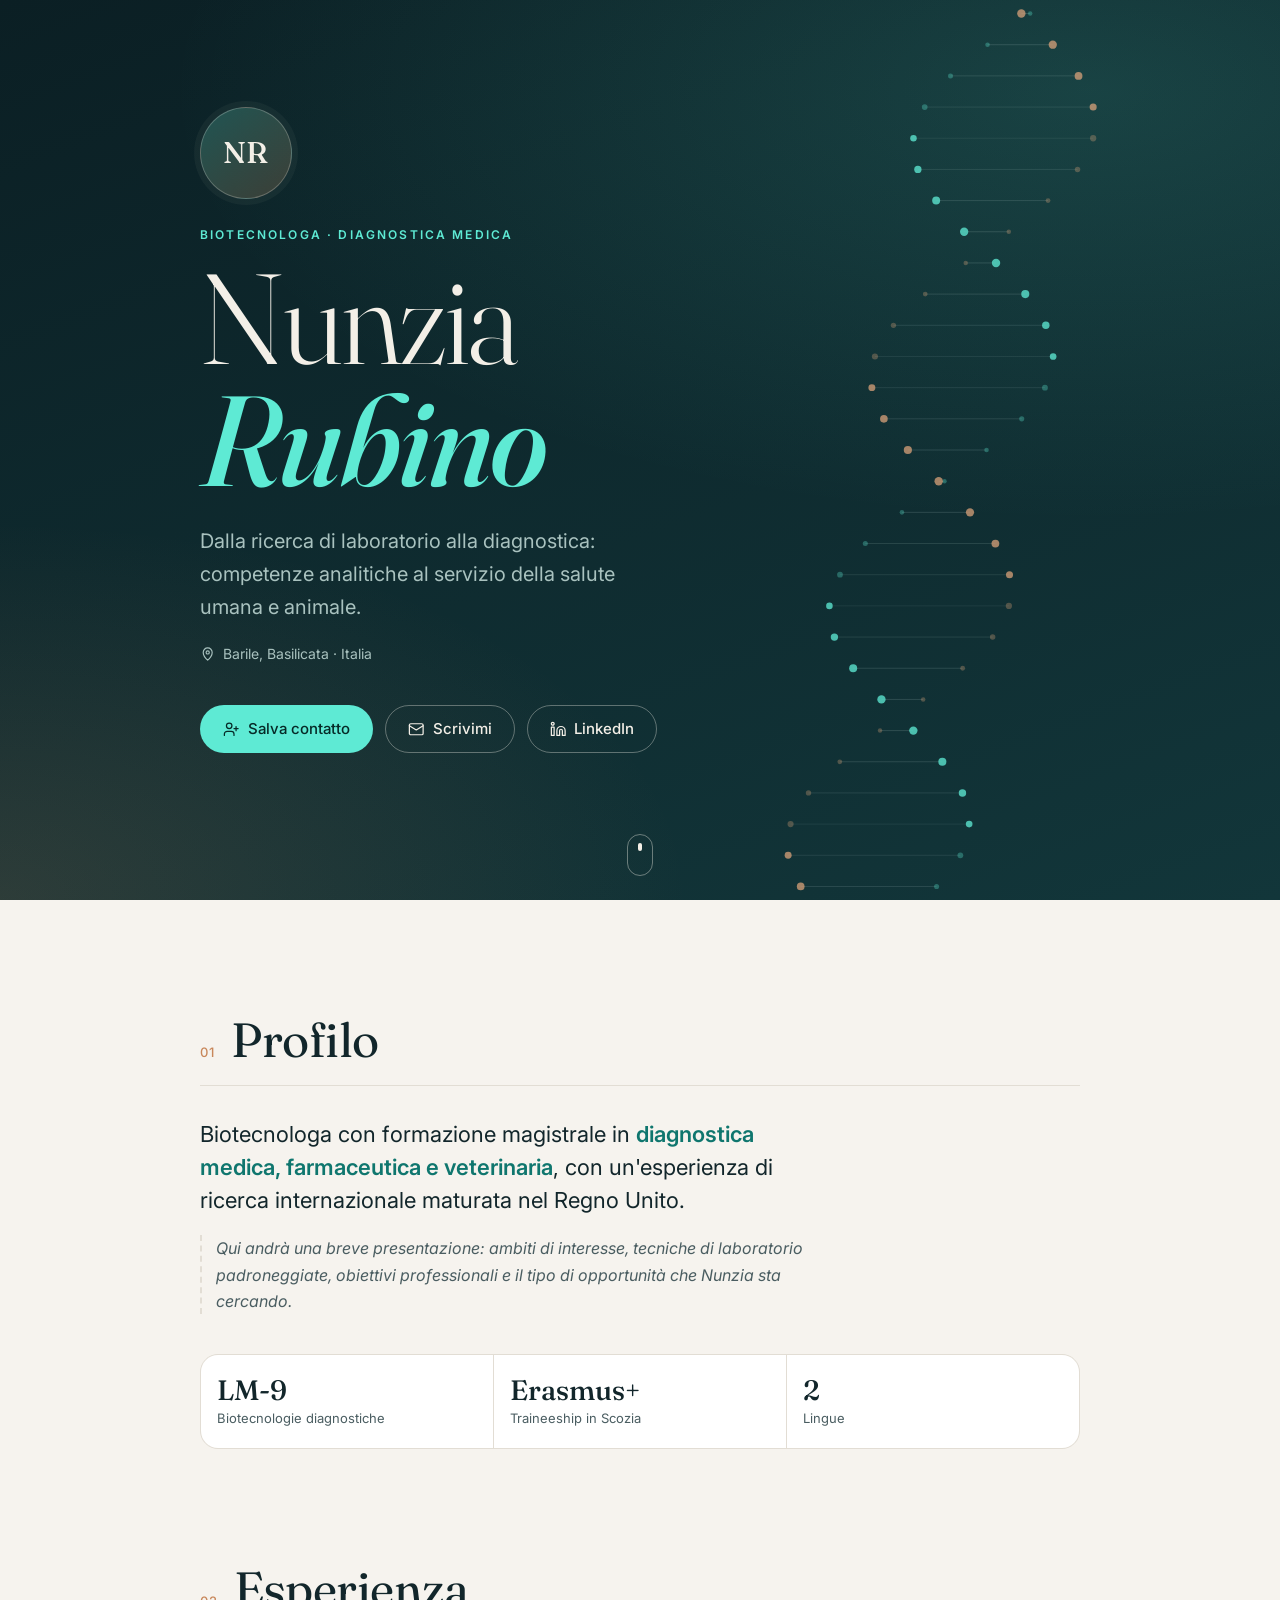
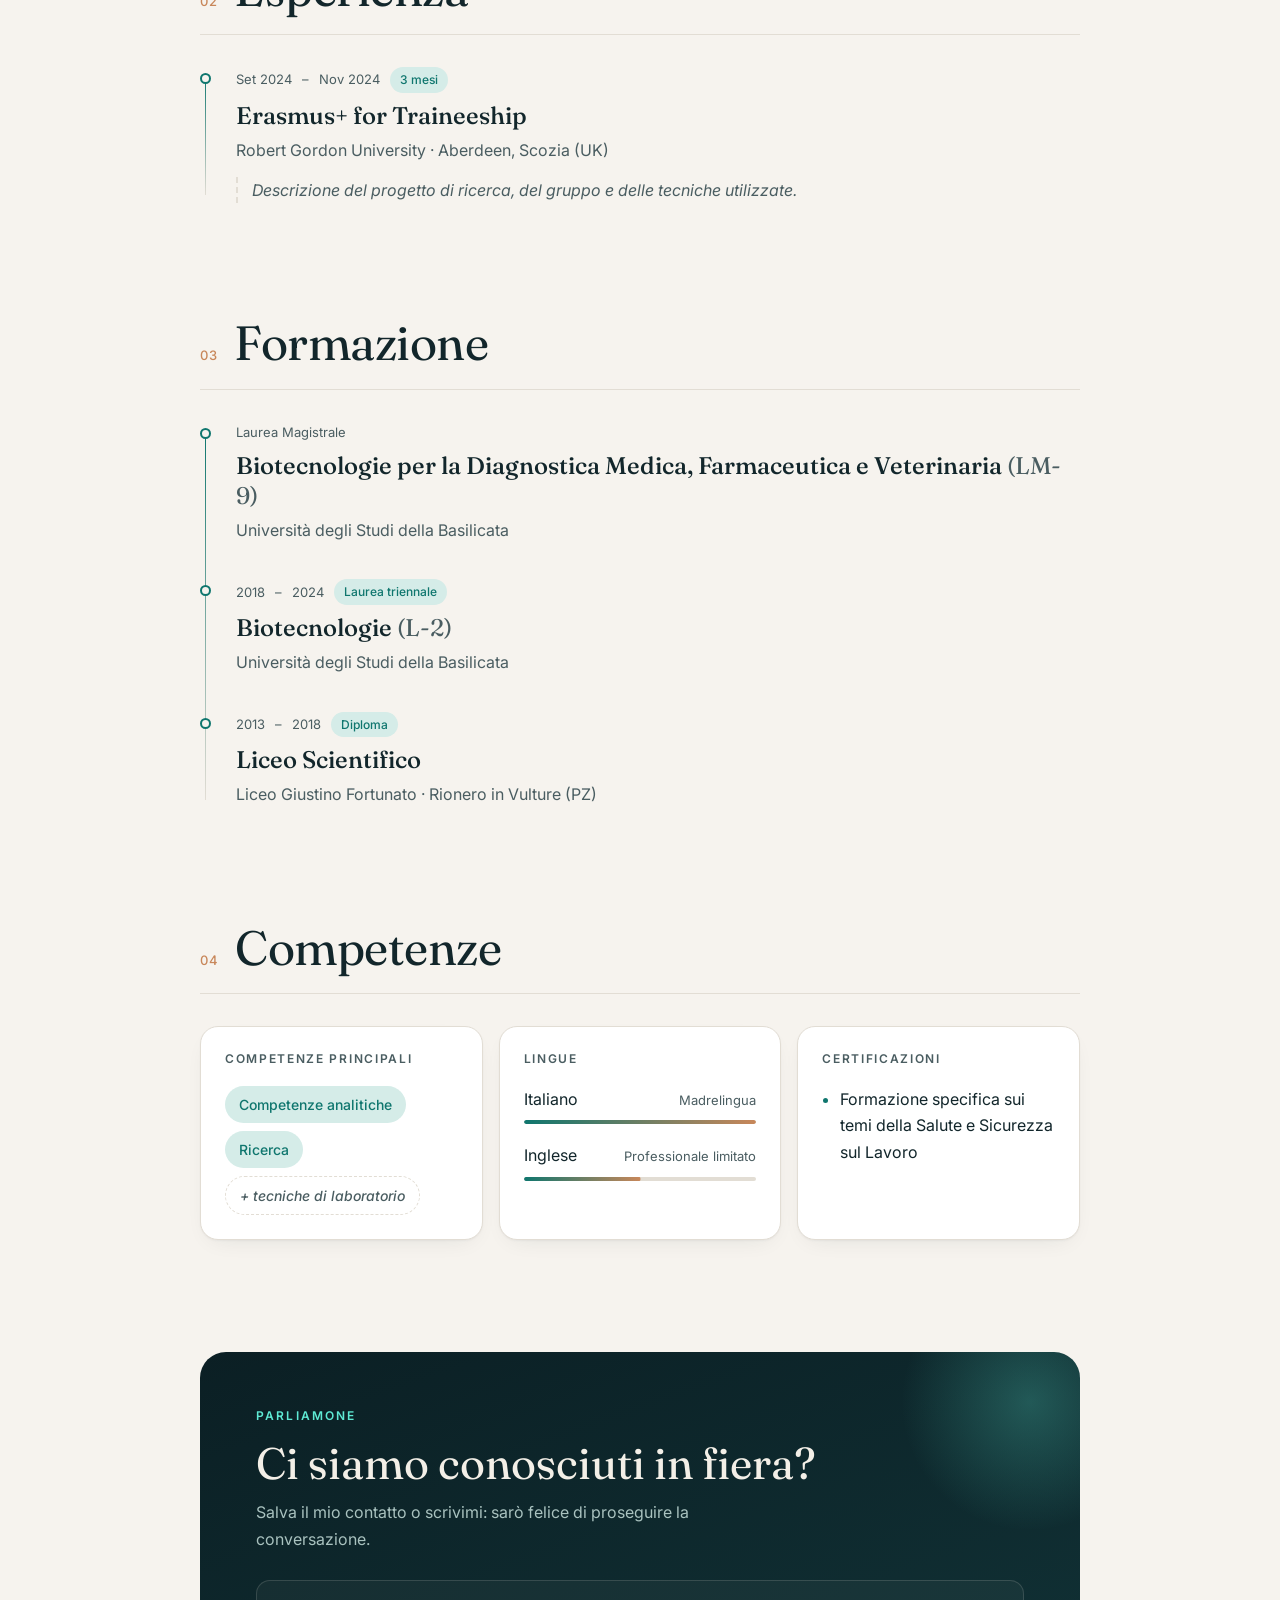
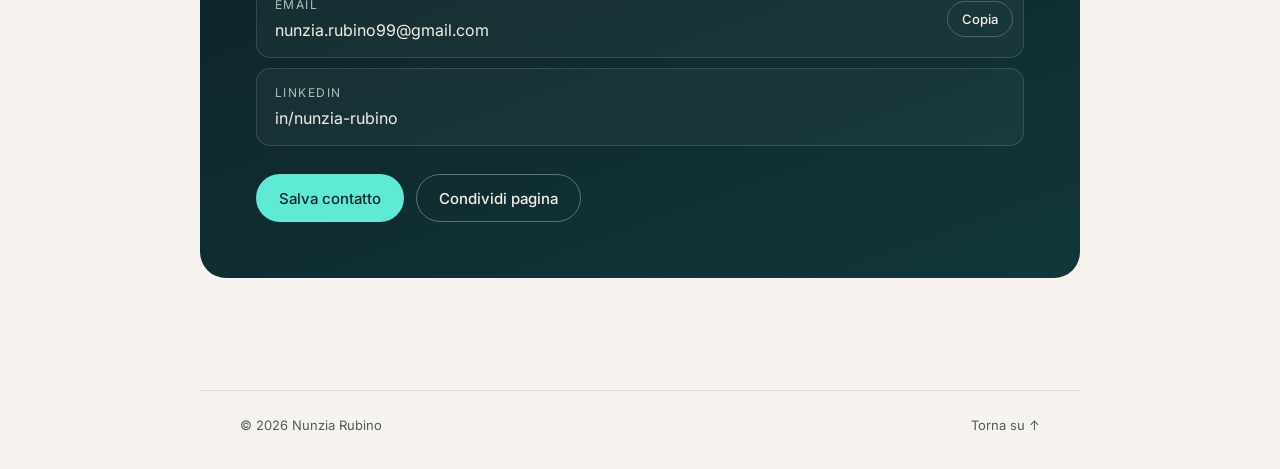
==== index.html @ a49c03af "Pagina vetrina di Nunzia Rubino (scheletro) Landing statica HTML/CSS/JS per il QR del badge in fiera" ====
<!doctype html>
<html lang="it">
<head>
  <meta charset="utf-8">
  <meta name="viewport" content="width=device-width, initial-scale=1, viewport-fit=cover">
  <title>Nunzia Rubino — Biotecnologa</title>
  <meta name="description" content="Nunzia Rubino, biotecnologa specializzata in diagnostica medica, farmaceutica e veterinaria. Ricerca, competenze analitiche e contatti.">
  <meta name="theme-color" content="#0b1f24" media="(prefers-color-scheme: dark)">
  <meta name="theme-color" content="#f6f3ee" media="(prefers-color-scheme: light)">

  <!-- Open Graph: anteprima quando il link viene condiviso -->
  <meta property="og:type" content="profile">
  <meta property="og:title" content="Nunzia Rubino — Biotecnologa">
  <meta property="og:description" content="Biotecnologie per la diagnostica medica, farmaceutica e veterinaria.">
  <meta property="og:locale" content="it_IT">
  <!-- TODO: <meta property="og:image" content="https://.../assets/img/og.jpg"> -->

  <link rel="icon" href="assets/img/favicon.svg" type="image/svg+xml">
  <link rel="preconnect" href="https://fonts.googleapis.com">
  <link rel="preconnect" href="https://fonts.gstatic.com" crossorigin>
  <link href="https://fonts.googleapis.com/css2?family=Fraunces:opsz,wght@9..144,300;9..144,500;9..144,600&family=Inter:wght@400;500;600&display=swap" rel="stylesheet">
  <link rel="stylesheet" href="assets/css/style.css">
</head>
<body>
  <a class="skip-link" href="#contenuto">Vai al contenuto</a>

  <!-- ========== HERO ========== -->
  <header class="hero" id="top">
    <canvas class="hero__helix" aria-hidden="true"></canvas>
    <div class="hero__inner">
      <div class="avatar" aria-hidden="true">
        <!-- TODO: sostituire con <img src="assets/img/nunzia.jpg" alt=""> -->
        <span>NR</span>
      </div>

      <p class="eyebrow reveal">Biotecnologa · Diagnostica medica</p>
      <h1 class="hero__name reveal">Nunzia<br><em>Rubino</em></h1>
      <p class="hero__tagline reveal">
        <!-- TODO: tagline definitiva -->
        Dalla ricerca di laboratorio alla diagnostica: competenze analitiche al servizio della salute umana e animale.
      </p>
      <p class="hero__location reveal">
        <svg viewBox="0 0 24 24" aria-hidden="true"><path d="M12 22s7-6.2 7-12a7 7 0 1 0-14 0c0 5.8 7 12 7 12Z"/><circle cx="12" cy="10" r="2.5"/></svg>
        Barile, Basilicata · Italia
      </p>

      <div class="hero__actions reveal">
        <a class="btn btn--primary" href="assets/nunzia-rubino.vcf" download>
          <svg viewBox="0 0 24 24" aria-hidden="true"><path d="M16 21v-2a4 4 0 0 0-4-4H6a4 4 0 0 0-4 4v2"/><circle cx="9" cy="7" r="4"/><path d="M19 8v6M22 11h-6"/></svg>
          Salva contatto
        </a>
        <a class="btn btn--ghost" href="mailto:nunzia.rubino99@gmail.com">
          <svg viewBox="0 0 24 24" aria-hidden="true"><rect x="2" y="4" width="20" height="16" rx="2"/><path d="m22 7-10 6L2 7"/></svg>
          Scrivimi
        </a>
        <a class="btn btn--ghost" href="https://www.linkedin.com/in/nunzia-rubino-85b947318" target="_blank" rel="noopener">
          <svg viewBox="0 0 24 24" aria-hidden="true"><path d="M16 8a6 6 0 0 1 6 6v7h-4v-7a2 2 0 0 0-4 0v7h-4v-7a6 6 0 0 1 6-6Z"/><rect x="2" y="9" width="4" height="12"/><circle cx="4" cy="4" r="2"/></svg>
          LinkedIn
        </a>
      </div>
    </div>

    <a class="hero__scroll" href="#contenuto" aria-label="Scorri al profilo"><span></span></a>
  </header>

  <main id="contenuto">

    <!-- ========== PROFILO ========== -->
    <section class="section" id="profilo" aria-labelledby="profilo-title">
      <div class="section__head reveal">
        <span class="section__index">01</span>
        <h2 id="profilo-title">Profilo</h2>
      </div>
      <div class="prose reveal">
        <!-- TODO: testo di presentazione definitivo -->
        <p class="lead">
          Biotecnologa con formazione magistrale in <strong>diagnostica medica, farmaceutica e veterinaria</strong>,
          con un'esperienza di ricerca internazionale maturata nel Regno Unito.
        </p>
        <p class="placeholder">
          Qui andrà una breve presentazione: ambiti di interesse, tecniche di laboratorio padroneggiate,
          obiettivi professionali e il tipo di opportunità che Nunzia sta cercando.
        </p>
      </div>

      <ul class="stats reveal" aria-label="In sintesi">
        <li><strong>LM-9</strong><span>Biotecnologie diagnostiche</span></li>
        <li><strong>Erasmus+</strong><span>Traineeship in Scozia</span></li>
        <li><strong>2</strong><span>Lingue</span></li>
      </ul>
    </section>

    <!-- ========== ESPERIENZA ========== -->
    <section class="section" id="esperienza" aria-labelledby="esperienza-title">
      <div class="section__head reveal">
        <span class="section__index">02</span>
        <h2 id="esperienza-title">Esperienza</h2>
      </div>

      <ol class="timeline">
        <li class="timeline__item reveal">
          <div class="timeline__meta">
            <time datetime="2024-09">Set 2024</time> – <time datetime="2024-11">Nov 2024</time>
            <span class="tag">3 mesi</span>
          </div>
          <h3>Erasmus+ for Traineeship</h3>
          <p class="timeline__org">Robert Gordon University · Aberdeen, Scozia (UK)</p>
          <!-- TODO: descrizione attività, laboratorio, tecniche utilizzate -->
          <p class="placeholder">Descrizione del progetto di ricerca, del gruppo e delle tecniche utilizzate.</p>
        </li>
      </ol>
    </section>

    <!-- ========== FORMAZIONE ========== -->
    <section class="section" id="formazione" aria-labelledby="formazione-title">
      <div class="section__head reveal">
        <span class="section__index">03</span>
        <h2 id="formazione-title">Formazione</h2>
      </div>

      <ol class="timeline">
        <li class="timeline__item reveal">
          <div class="timeline__meta">
            <!-- TODO: anni / voto / titolo tesi -->
            <span>Laurea Magistrale</span>
          </div>
          <h3>Biotecnologie per la Diagnostica Medica, Farmaceutica e Veterinaria <span class="muted">(LM-9)</span></h3>
          <p class="timeline__org">Università degli Studi della Basilicata</p>
        </li>
        <li class="timeline__item reveal">
          <div class="timeline__meta">
            <time datetime="2018">2018</time> – <time datetime="2024">2024</time>
            <span class="tag">Laurea triennale</span>
          </div>
          <h3>Biotecnologie <span class="muted">(L-2)</span></h3>
          <p class="timeline__org">Università degli Studi della Basilicata</p>
        </li>
        <li class="timeline__item reveal">
          <div class="timeline__meta">
            <time datetime="2013">2013</time> – <time datetime="2018">2018</time>
            <span class="tag">Diploma</span>
          </div>
          <h3>Liceo Scientifico</h3>
          <p class="timeline__org">Liceo Giustino Fortunato · Rionero in Vulture (PZ)</p>
        </li>
      </ol>
    </section>

    <!-- ========== COMPETENZE ========== -->
    <section class="section" id="competenze" aria-labelledby="competenze-title">
      <div class="section__head reveal">
        <span class="section__index">04</span>
        <h2 id="competenze-title">Competenze</h2>
      </div>

      <div class="cards">
        <article class="card reveal">
          <h3>Competenze principali</h3>
          <ul class="chips">
            <li>Competenze analitiche</li>
            <li>Ricerca</li>
            <!-- TODO: tecniche di laboratorio (es. PCR, colture cellulari, ELISA...) -->
            <li class="chip--placeholder">+ tecniche di laboratorio</li>
          </ul>
        </article>

        <article class="card reveal">
          <h3>Lingue</h3>
          <ul class="langs">
            <li>
              <span>Italiano</span>
              <span class="langs__level">Madrelingua</span>
              <span class="bar" style="--level: 1"></span>
            </li>
            <li>
              <span>Inglese</span>
              <span class="langs__level">Professionale limitato</span>
              <span class="bar" style="--level: .5"></span>
            </li>
          </ul>
        </article>

        <article class="card reveal">
          <h3>Certificazioni</h3>
          <ul class="list">
            <li>Formazione specifica sui temi della Salute e Sicurezza sul Lavoro</li>
          </ul>
        </article>
      </div>
    </section>

    <!-- ========== CONTATTI ========== -->
    <section class="section contact" id="contatti" aria-labelledby="contatti-title">
      <div class="contact__box reveal">
        <p class="eyebrow">Parliamone</p>
        <h2 id="contatti-title">Ci siamo conosciuti in fiera?</h2>
        <p>Salva il mio contatto o scrivimi: sarò felice di proseguire la conversazione.</p>

        <ul class="contact__list">
          <li>
            <a href="mailto:nunzia.rubino99@gmail.com">
              <span class="contact__label">Email</span>
              <span class="contact__value">nunzia.rubino99@gmail.com</span>
            </a>
            <button class="copy" type="button" data-copy="nunzia.rubino99@gmail.com" aria-label="Copia indirizzo email">Copia</button>
          </li>
          <li>
            <a href="https://www.linkedin.com/in/nunzia-rubino-85b947318" target="_blank" rel="noopener">
              <span class="contact__label">LinkedIn</span>
              <span class="contact__value">in/nunzia-rubino</span>
            </a>
          </li>
          <!-- TODO: telefono, CV in PDF -->
        </ul>

        <div class="contact__actions">
          <a class="btn btn--primary" href="assets/nunzia-rubino.vcf" download>Salva contatto</a>
          <button class="btn btn--ghost" type="button" data-share>Condividi pagina</button>
        </div>
      </div>
    </section>
  </main>

  <footer class="footer">
    <p>© <span data-year>2026</span> Nunzia Rubino</p>
    <a href="#top">Torna su ↑</a>
  </footer>

  <div class="toast" role="status" aria-live="polite"></div>

  <script src="assets/js/main.js" defer></script>
</body>
</html>
---- assets/css/style.css ----
/* =========================================================
   Nunzia Rubino — pagina vetrina
   ========================================================= */

:root {
  --bg: #f6f3ee;
  --surface: #ffffff;
  --ink: #12262b;
  --ink-soft: #4a5d61;
  --line: #e2ddd4;
  --accent: #0f766e;
  --accent-ink: #ffffff;
  --accent-soft: #d5ece8;
  --warm: #c8875a;

  /* hero: sempre scuro */
  --hero-bg-1: #0b1f24;
  --hero-bg-2: #12363a;
  --hero-ink: #f3efe7;
  --hero-ink-soft: #a9c2bf;
  --hero-accent: #5eead4;

  --serif: "Fraunces", Georgia, "Times New Roman", serif;
  --sans: "Inter", system-ui, -apple-system, "Segoe UI", Roboto, sans-serif;

  --radius: 18px;
  --gutter: clamp(20px, 5vw, 40px);
  --maxw: 880px;
  --shadow: 0 1px 2px rgb(18 38 43 / .04), 0 8px 24px -12px rgb(18 38 43 / .12);
}

@media (prefers-color-scheme: dark) {
  :root {
    --bg: #0d1a1d;
    --surface: #132428;
    --ink: #ebe7df;
    --ink-soft: #9fb2b0;
    --line: #22383c;
    --accent: #5eead4;
    --accent-ink: #062a27;
    --accent-soft: #143a38;
    --warm: #e0a57c;
    --shadow: 0 1px 2px rgb(0 0 0 / .2), 0 10px 30px -14px rgb(0 0 0 / .6);
  }
}

*, *::before, *::after { box-sizing: border-box; }

html {
  scroll-behavior: smooth;
  -webkit-text-size-adjust: 100%;
}

body {
  margin: 0;
  background: var(--bg);
  color: var(--ink);
  font: 400 16px/1.65 var(--sans);
  -webkit-font-smoothing: antialiased;
  text-rendering: optimizeLegibility;
}

h1, h2, h3 { margin: 0; font-weight: 500; line-height: 1.15; }
p { margin: 0; }
a { color: inherit; }
svg { width: 1.1em; height: 1.1em; flex: none; fill: none; stroke: currentColor; stroke-width: 1.8; stroke-linecap: round; stroke-linejoin: round; }

.skip-link {
  position: absolute; left: 12px; top: -60px; z-index: 10;
  background: var(--accent); color: var(--accent-ink);
  padding: 10px 14px; border-radius: 10px; text-decoration: none;
}
.skip-link:focus { top: 12px; }

:focus-visible { outline: 2px solid var(--accent); outline-offset: 3px; border-radius: 6px; }

.muted { color: var(--ink-soft); font-weight: 400; }

/* segnaposto: contenuti ancora da definire */
.placeholder {
  color: var(--ink-soft);
  font-style: italic;
  border-left: 2px dashed var(--line);
  padding-left: 14px;
}

/* ---------- Bottoni ---------- */
.btn {
  display: inline-flex; align-items: center; justify-content: center; gap: .55em;
  min-height: 48px; padding: 0 22px;
  border-radius: 999px; border: 1px solid transparent;
  font: 500 15px/1 var(--sans); text-decoration: none; cursor: pointer;
  transition: transform .2s ease, background-color .2s ease, border-color .2s ease, color .2s ease;
}
.btn:active { transform: scale(.97); }
.btn--primary { background: var(--accent); color: var(--accent-ink); }
.btn--primary:hover { filter: brightness(1.08); }
.btn--ghost { background: transparent; border-color: currentColor; color: inherit; }
.btn--ghost:hover { background: color-mix(in srgb, currentColor 8%, transparent); }

/* ---------- Hero ---------- */
.hero {
  position: relative;
  min-height: 100svh;
  display: grid; place-items: center;
  padding: calc(env(safe-area-inset-top) + 56px) var(--gutter) 96px;
  background:
    radial-gradient(120% 80% at 85% 10%, rgb(94 234 212 / .14), transparent 60%),
    radial-gradient(90% 70% at 0% 100%, rgb(200 135 90 / .16), transparent 60%),
    linear-gradient(160deg, var(--hero-bg-1), var(--hero-bg-2));
  color: var(--hero-ink);
  overflow: hidden;
  isolation: isolate;
}
.hero__helix {
  position: absolute; inset: 0; width: 100%; height: 100%;
  z-index: -1; opacity: .9;
  -webkit-mask-image: linear-gradient(90deg, transparent 0%, #000 35%, #000 100%);
          mask-image: linear-gradient(90deg, transparent 0%, #000 35%, #000 100%);
}
.hero__inner { width: 100%; max-width: var(--maxw); }

.avatar {
  width: 92px; height: 92px; border-radius: 50%;
  display: grid; place-items: center;
  margin-bottom: 28px;
  background: linear-gradient(140deg, rgb(94 234 212 / .25), rgb(200 135 90 / .25));
  border: 1px solid rgb(243 239 231 / .25);
  box-shadow: 0 0 0 6px rgb(243 239 231 / .04);
  font: 500 30px/1 var(--serif); letter-spacing: .02em;
  overflow: hidden;
}
.avatar img { width: 100%; height: 100%; object-fit: cover; }

.eyebrow {
  font: 600 12px/1.4 var(--sans);
  text-transform: uppercase; letter-spacing: .18em;
  color: var(--accent);
  margin-bottom: 14px;
}
.hero .eyebrow { color: var(--hero-accent); }

.hero__name {
  font-family: var(--serif);
  font-weight: 300;
  font-size: clamp(56px, 15vw, 128px);
  line-height: .95;
  letter-spacing: -.02em;
  font-variation-settings: "opsz" 144;
}
.hero__name em { font-style: italic; font-weight: 500; color: var(--hero-accent); }

.hero__tagline {
  margin-top: 24px; max-width: 34ch;
  font-size: clamp(17px, 2.4vw, 20px);
  color: var(--hero-ink-soft);
}
.hero__location {
  display: inline-flex; align-items: center; gap: 8px;
  margin-top: 18px; font-size: 14px; color: var(--hero-ink-soft);
}

.hero__actions { display: flex; flex-wrap: wrap; gap: 12px; margin-top: 36px; }
.hero .btn--primary { background: var(--hero-accent); color: #062a27; }
.hero .btn--ghost { border-color: rgb(243 239 231 / .35); }

.hero__scroll {
  position: absolute; bottom: calc(env(safe-area-inset-bottom) + 24px); left: 50%;
  translate: -50% 0;
  width: 26px; height: 42px; border-radius: 14px;
  border: 1.5px solid rgb(243 239 231 / .4);
}
.hero__scroll span {
  position: absolute; left: 50%; top: 8px; width: 4px; height: 8px; margin-left: -2px;
  border-radius: 2px; background: var(--hero-ink);
  animation: scroll-dot 1.8s ease-in-out infinite;
}
@keyframes scroll-dot {
  0% { opacity: 0; transform: translateY(0); }
  30% { opacity: 1; }
  100% { opacity: 0; transform: translateY(14px); }
}

/* ---------- Sezioni ---------- */
main { padding: 0 var(--gutter); }

.section {
  max-width: var(--maxw);
  margin: 0 auto;
  padding: clamp(64px, 12vw, 112px) 0 0;
}

.section__head {
  display: flex; align-items: baseline; gap: 16px;
  padding-bottom: 18px; margin-bottom: 32px;
  border-bottom: 1px solid var(--line);
}
.section__index { font: 500 13px/1 var(--sans); color: var(--warm); letter-spacing: .08em; }
.section__head h2 {
  font-family: var(--serif); font-weight: 400;
  font-size: clamp(32px, 6vw, 48px); letter-spacing: -.01em;
}

.prose { display: grid; gap: 18px; max-width: 62ch; }
.lead { font-size: clamp(19px, 2.6vw, 22px); line-height: 1.5; }
.lead strong { font-weight: 600; color: var(--accent); }

.stats {
  list-style: none; margin: 40px 0 0; padding: 0;
  display: grid; grid-template-columns: repeat(3, 1fr); gap: 1px;
  background: var(--line); border: 1px solid var(--line);
  border-radius: var(--radius); overflow: hidden;
}
.stats li { background: var(--surface); padding: 20px 16px; display: grid; gap: 4px; }
.stats strong { font: 500 clamp(20px, 4vw, 28px)/1.1 var(--serif); }
.stats span { font-size: 13px; color: var(--ink-soft); line-height: 1.35; }

/* ---------- Timeline ---------- */
.timeline { list-style: none; margin: 0; padding: 0; position: relative; }
.timeline::before {
  content: ""; position: absolute; left: 5px; top: 8px; bottom: 8px; width: 1px;
  background: linear-gradient(var(--accent), var(--line));
}
.timeline__item { position: relative; padding: 0 0 36px 36px; }
.timeline__item:last-child { padding-bottom: 0; }
.timeline__item::before {
  content: ""; position: absolute; left: 0; top: 6px;
  width: 11px; height: 11px; border-radius: 50%;
  background: var(--bg); border: 2px solid var(--accent);
}
.timeline__meta {
  display: flex; flex-wrap: wrap; align-items: center; gap: 6px 10px;
  font-size: 13px; color: var(--ink-soft); margin-bottom: 8px;
}
.timeline__item h3 { font: 500 clamp(20px, 3.2vw, 24px)/1.25 var(--serif); }
.timeline__org { margin-top: 6px; color: var(--ink-soft); }
.timeline__item .placeholder { margin-top: 14px; }

.tag {
  display: inline-block; padding: 3px 10px; border-radius: 999px;
  background: var(--accent-soft); color: var(--accent);
  font-size: 12px; font-weight: 500;
}

/* ---------- Card competenze ---------- */
.cards { display: grid; gap: 16px; grid-template-columns: repeat(auto-fit, minmax(240px, 1fr)); }
.card {
  background: var(--surface); border: 1px solid var(--line);
  border-radius: var(--radius); padding: 24px;
  box-shadow: var(--shadow);
}
.card h3 {
  font: 600 12px/1.4 var(--sans); text-transform: uppercase; letter-spacing: .14em;
  color: var(--ink-soft); margin-bottom: 18px;
}

.chips { list-style: none; margin: 0; padding: 0; display: flex; flex-wrap: wrap; gap: 8px; }
.chips li {
  padding: 7px 14px; border-radius: 999px;
  background: var(--accent-soft); color: var(--accent); font-size: 14px; font-weight: 500;
}
.chips .chip--placeholder { background: transparent; border: 1px dashed var(--line); color: var(--ink-soft); font-style: italic; }

.langs { list-style: none; margin: 0; padding: 0; display: grid; gap: 18px; }
.langs li { display: grid; grid-template-columns: 1fr auto; gap: 8px 12px; align-items: baseline; }
.langs__level { font-size: 13px; color: var(--ink-soft); }
.bar {
  grid-column: 1 / -1; height: 4px; border-radius: 4px; background: var(--line); position: relative; overflow: hidden;
}
.bar::after {
  content: ""; position: absolute; inset: 0; border-radius: inherit;
  background: linear-gradient(90deg, var(--accent), var(--warm));
  transform-origin: left; transform: scaleX(var(--level, 0));
  transition: transform 1.2s cubic-bezier(.2, .7, .2, 1) .2s;
}
.reveal:not(.is-visible) .bar::after { transform: scaleX(0); }

.list { margin: 0; padding-left: 18px; }
.list li::marker { color: var(--accent); }

/* ---------- Contatti ---------- */
.contact { padding-bottom: clamp(64px, 12vw, 112px); }
.contact__box {
  background: linear-gradient(160deg, var(--hero-bg-1), var(--hero-bg-2));
  color: var(--hero-ink);
  border-radius: calc(var(--radius) + 8px);
  padding: clamp(28px, 6vw, 56px);
  position: relative; overflow: hidden;
}
.contact__box::after {
  content: ""; position: absolute; right: -80px; top: -80px; width: 260px; height: 260px; border-radius: 50%;
  background: radial-gradient(rgb(94 234 212 / .25), transparent 70%);
  pointer-events: none;
}
.contact__box .eyebrow { color: var(--hero-accent); }
.contact__box h2 { font: 400 clamp(30px, 6vw, 44px)/1.1 var(--serif); margin-bottom: 12px; }
.contact__box > p { color: var(--hero-ink-soft); max-width: 46ch; }

.contact__list { list-style: none; margin: 28px 0; padding: 0; display: grid; gap: 10px; }
.contact__list li {
  display: flex; align-items: center; gap: 10px;
  border: 1px solid rgb(243 239 231 / .14); border-radius: 14px;
  background: rgb(243 239 231 / .04);
}
.contact__list a { flex: 1; min-width: 0; display: grid; gap: 2px; padding: 14px 18px; text-decoration: none; }
.contact__label { font-size: 12px; letter-spacing: .12em; text-transform: uppercase; color: var(--hero-ink-soft); }
.contact__value { overflow: hidden; text-overflow: ellipsis; white-space: nowrap; }
.copy {
  margin-right: 10px; padding: 8px 14px; min-height: 36px;
  border-radius: 999px; border: 1px solid rgb(243 239 231 / .25);
  background: transparent; color: var(--hero-ink); font: 500 13px/1 var(--sans); cursor: pointer;
}
.copy:hover { background: rgb(243 239 231 / .08); }

.contact__actions { display: flex; flex-wrap: wrap; gap: 12px; }
.contact__box .btn--primary { background: var(--hero-accent); color: #062a27; }
.contact__box .btn--ghost { border-color: rgb(243 239 231 / .35); }

/* ---------- Footer ---------- */
.footer {
  max-width: var(--maxw); margin: 0 auto;
  padding: 24px var(--gutter) calc(env(safe-area-inset-bottom) + 32px);
  display: flex; justify-content: space-between; gap: 16px;
  font-size: 13px; color: var(--ink-soft);
  border-top: 1px solid var(--line);
}
.footer a { text-decoration: none; }
.footer a:hover { color: var(--accent); }

/* ---------- Toast ---------- */
.toast {
  position: fixed; left: 50%; bottom: calc(env(safe-area-inset-bottom) + 24px); z-index: 20;
  translate: -50% 20px; opacity: 0; pointer-events: none;
  padding: 12px 18px; border-radius: 999px;
  background: var(--ink); color: var(--bg); font-size: 14px;
  transition: opacity .25s ease, translate .25s ease;
}
.toast.is-shown { opacity: 1; translate: -50% 0; }

/* ---------- Animazioni di ingresso ---------- */
.js .reveal { opacity: 0; transform: translateY(18px); transition: opacity .8s ease, transform .8s cubic-bezier(.2, .7, .2, 1); }
.js .reveal.is-visible { opacity: 1; transform: none; }
.hero .reveal:nth-child(3) { transition-delay: .08s; }
.hero .reveal:nth-child(4) { transition-delay: .16s; }
.hero .reveal:nth-child(5) { transition-delay: .24s; }
.hero .reveal:nth-child(6) { transition-delay: .32s; }

@media (prefers-reduced-motion: reduce) {
  html { scroll-behavior: auto; }
  .js .reveal { opacity: 1; transform: none; transition: none; }
  .hero__scroll span { animation: none; }
  .bar::after { transition: none; }
}

/* ---------- Responsive ---------- */
@media (max-width: 520px) {
  .hero { place-items: end start; }
  .hero__helix { opacity: .4; }
  .hero__actions .btn { flex: 1 1 100%; }
  .hero__actions .btn--ghost { flex: 1 1 calc(50% - 6px); }
  .stats { grid-template-columns: 1fr 1fr; }
  .stats li:first-child { grid-column: 1 / -1; }
  .contact__actions .btn { flex: 1 1 100%; }
}

@media print {
  .hero { min-height: auto; background: none; color: #000; }
  .hero__helix, .hero__scroll, .hero__actions, .contact__actions, .copy, .toast { display: none; }
  .js .reveal { opacity: 1; transform: none; }
}
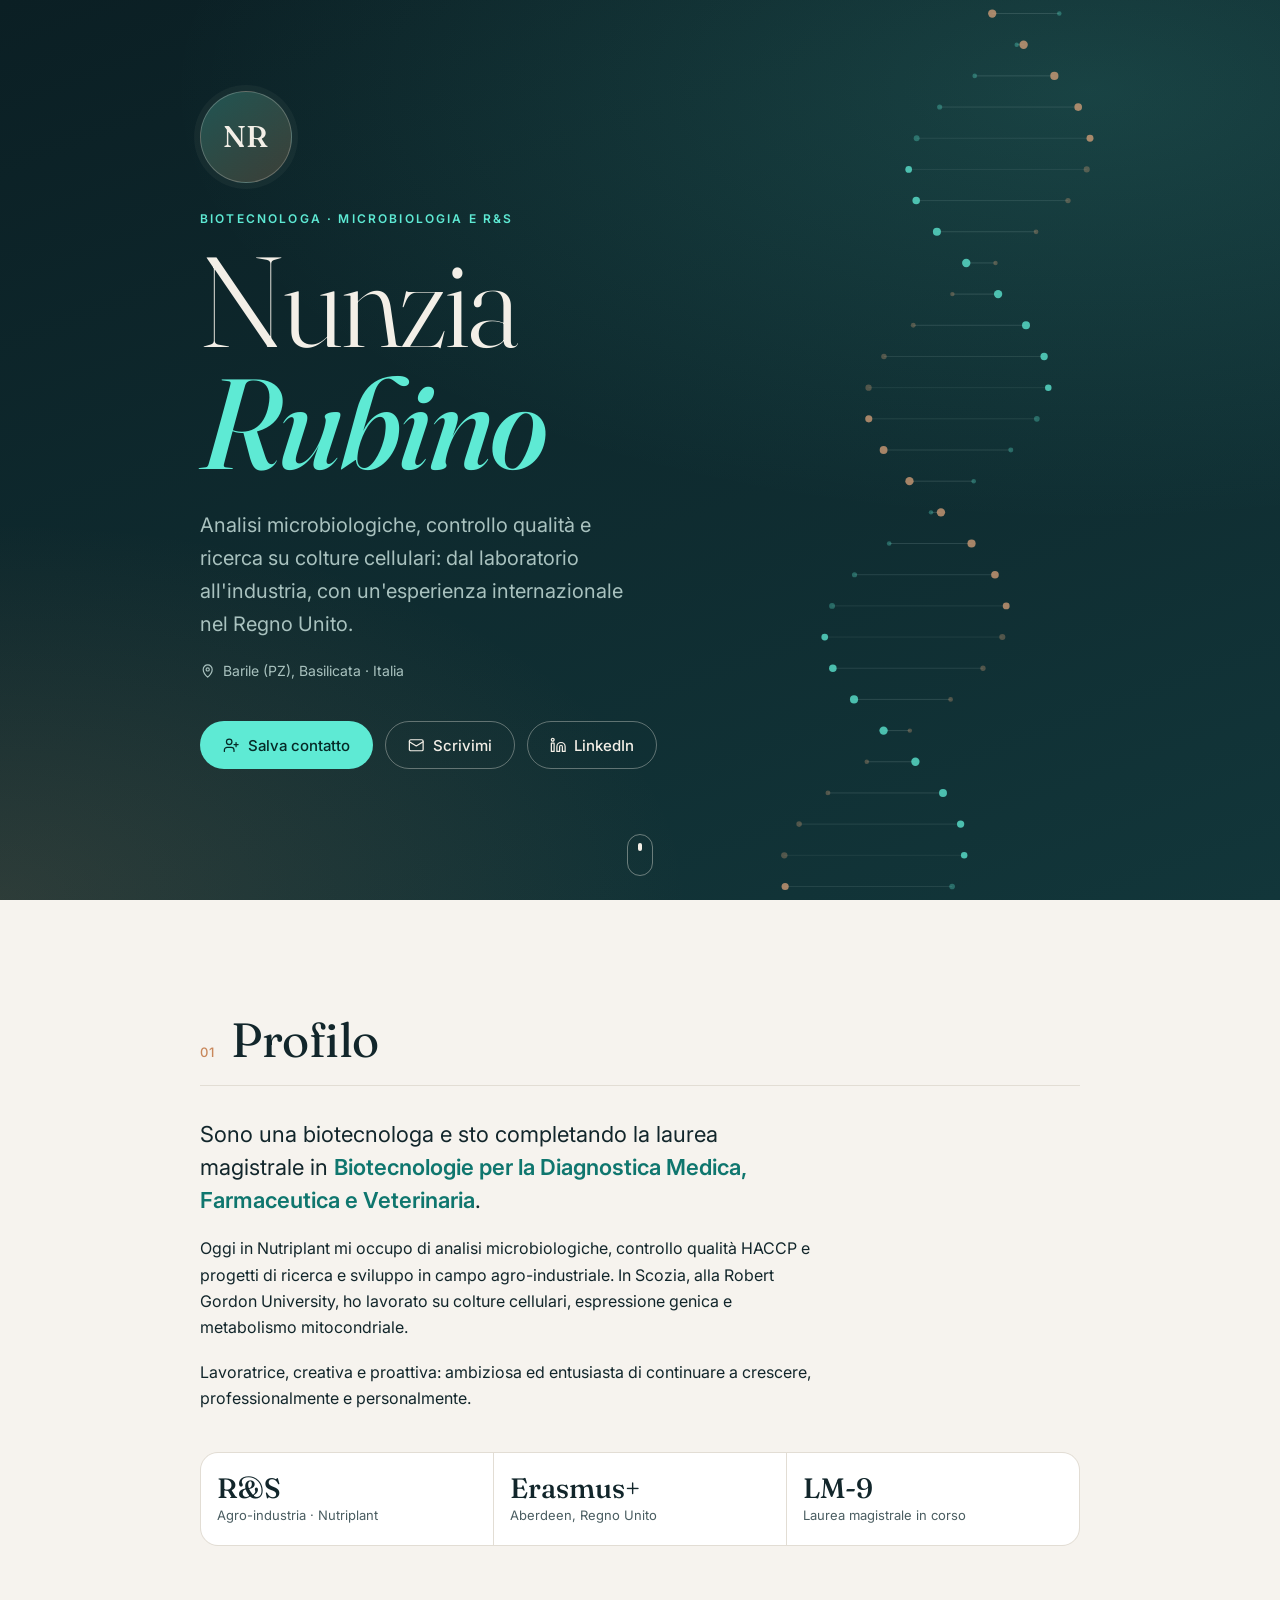
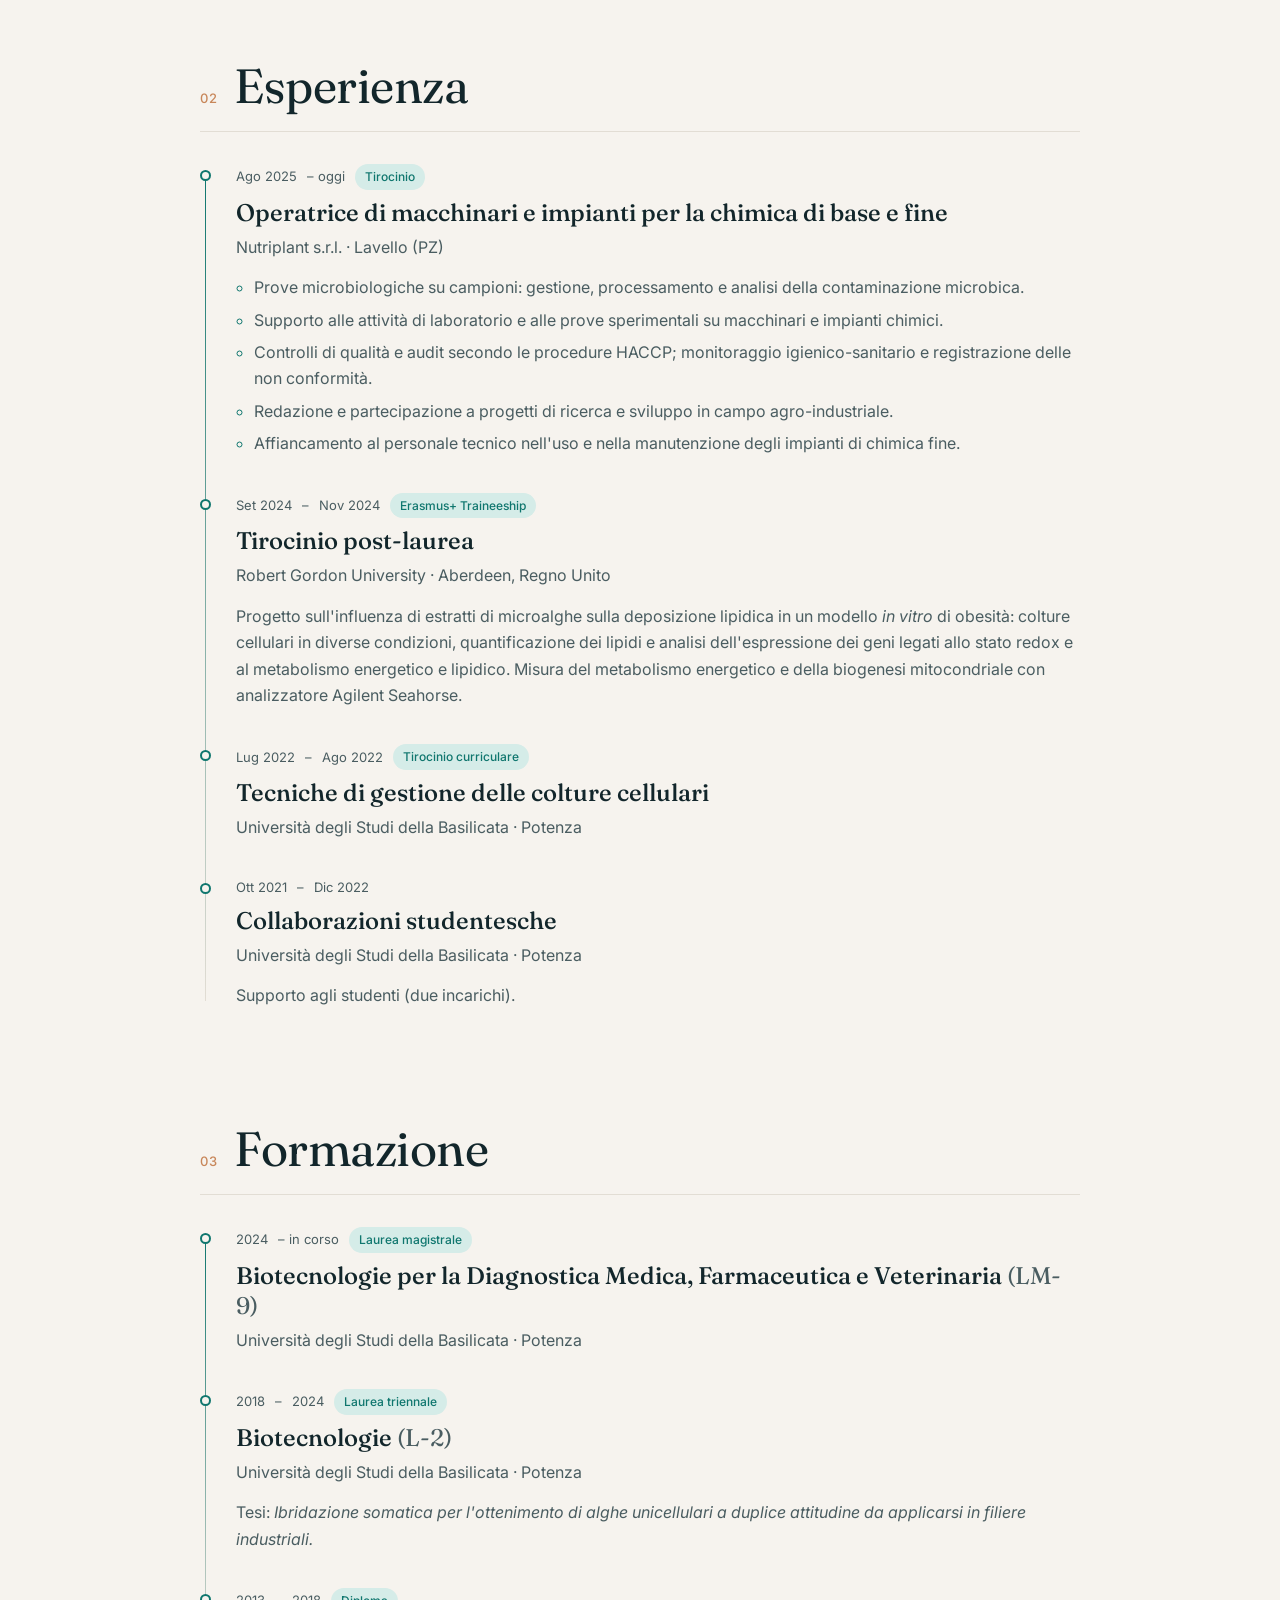
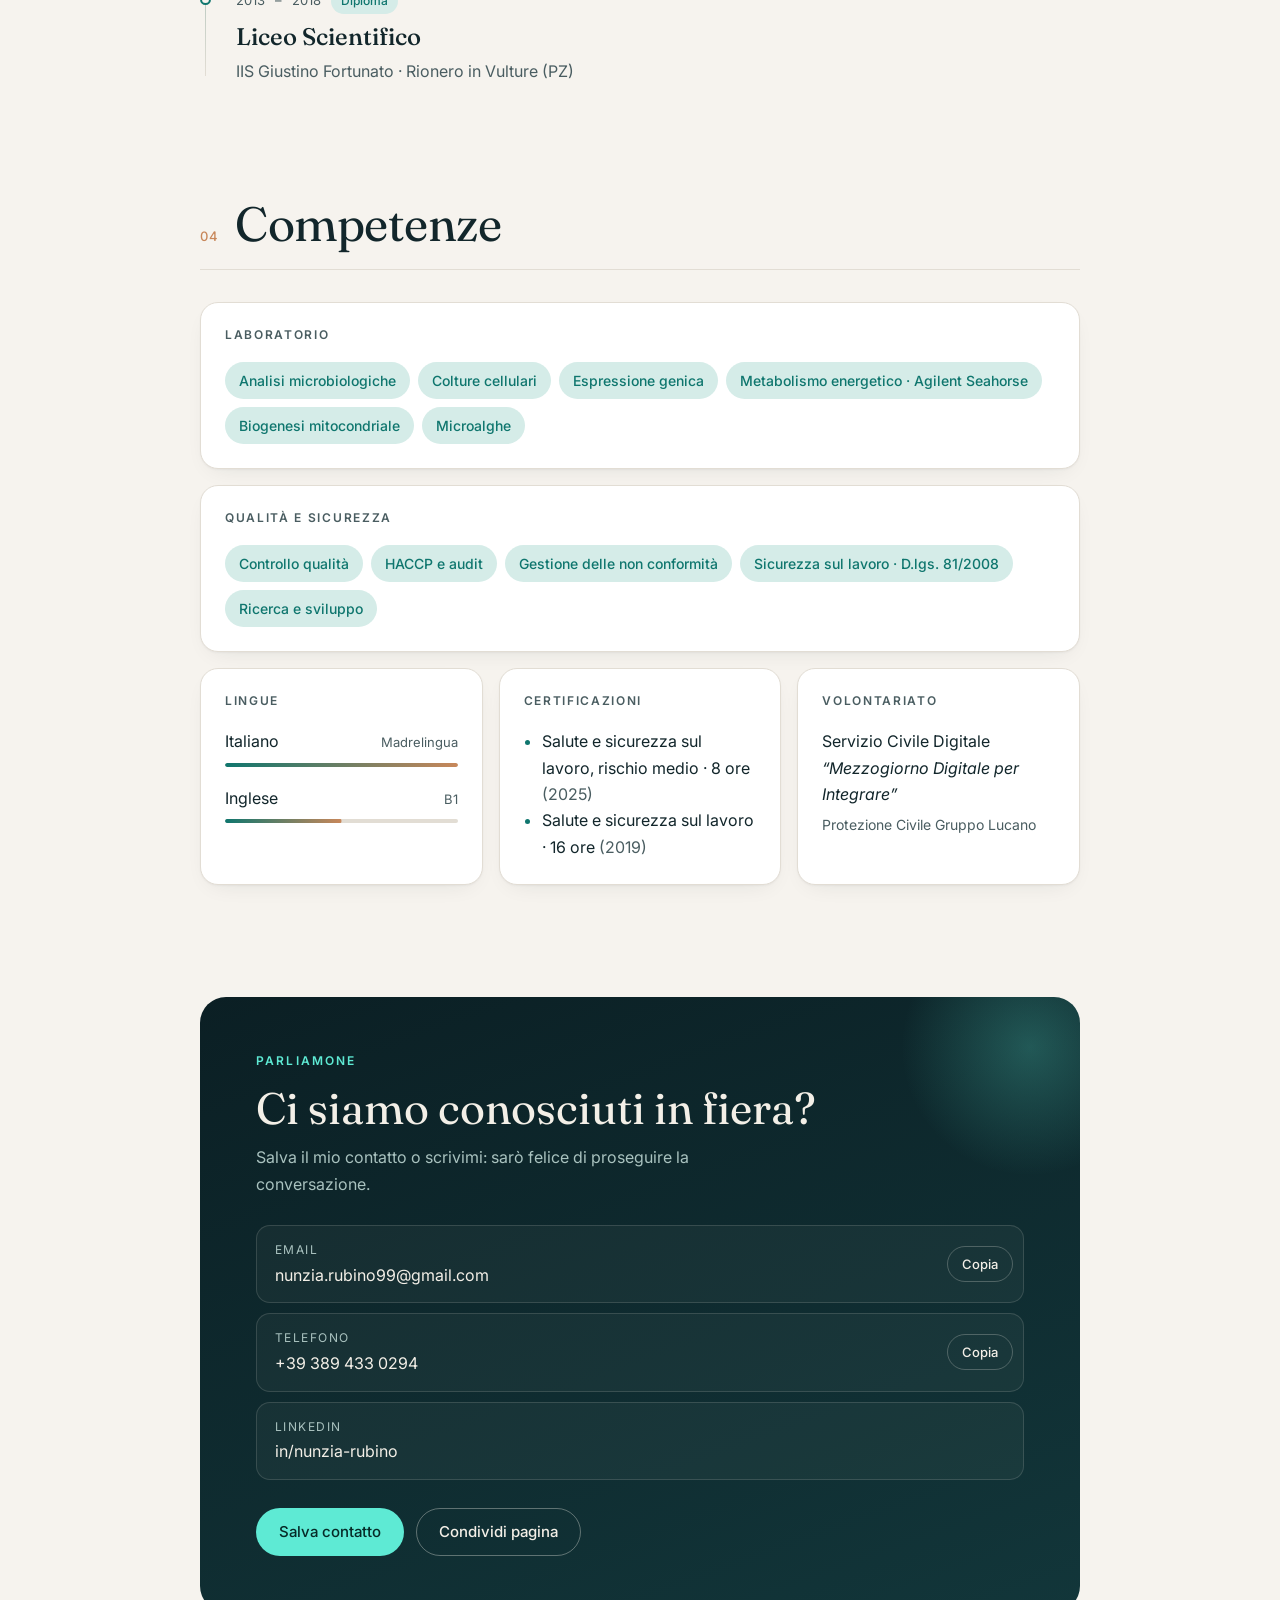
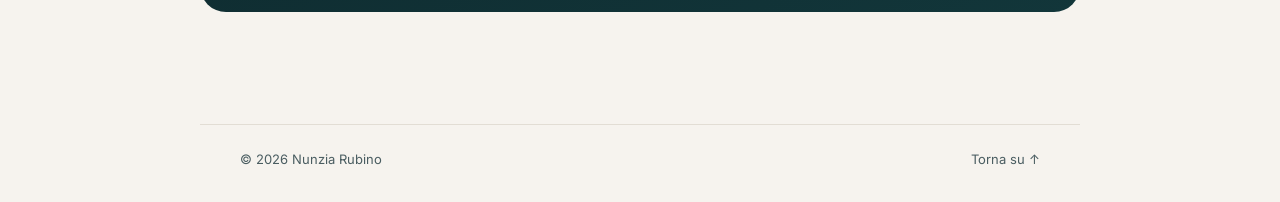
==== commit 3d407c36: "Contenuti dal CV nella pagina vetrina Profilo, esperienze (Nutriplant, Erasmus+ RGU, UniBas), formaz" ====
--- a/index.html
+++ b/index.html
@@ -4,14 +4,14 @@
   <meta charset="utf-8">
   <meta name="viewport" content="width=device-width, initial-scale=1, viewport-fit=cover">
   <title>Nunzia Rubino — Biotecnologa</title>
-  <meta name="description" content="Nunzia Rubino, biotecnologa specializzata in diagnostica medica, farmaceutica e veterinaria. Ricerca, competenze analitiche e contatti.">
+  <meta name="description" content="Nunzia Rubino, biotecnologa: analisi microbiologiche, controllo qualità HACCP, colture cellulari e ricerca e sviluppo. Esperienza e contatti.">
   <meta name="theme-color" content="#0b1f24" media="(prefers-color-scheme: dark)">
   <meta name="theme-color" content="#f6f3ee" media="(prefers-color-scheme: light)">
 
   <!-- Open Graph: anteprima quando il link viene condiviso -->
   <meta property="og:type" content="profile">
   <meta property="og:title" content="Nunzia Rubino — Biotecnologa">
-  <meta property="og:description" content="Biotecnologie per la diagnostica medica, farmaceutica e veterinaria.">
+  <meta property="og:description" content="Biotecnologa: microbiologia, controllo qualità e ricerca e sviluppo.">
   <meta property="og:locale" content="it_IT">
   <!-- TODO: <meta property="og:image" content="https://.../assets/img/og.jpg"> -->
 
@@ -33,15 +33,14 @@
         <span>NR</span>
       </div>
 
-      <p class="eyebrow reveal">Biotecnologa · Diagnostica medica</p>
+      <p class="eyebrow reveal">Biotecnologa · Microbiologia e R&amp;S</p>
       <h1 class="hero__name reveal">Nunzia<br><em>Rubino</em></h1>
       <p class="hero__tagline reveal">
-        <!-- TODO: tagline definitiva -->
-        Dalla ricerca di laboratorio alla diagnostica: competenze analitiche al servizio della salute umana e animale.
+        Analisi microbiologiche, controllo qualità e ricerca su colture cellulari: dal laboratorio all'industria, con un'esperienza internazionale nel Regno Unito.
       </p>
       <p class="hero__location reveal">
         <svg viewBox="0 0 24 24" aria-hidden="true"><path d="M12 22s7-6.2 7-12a7 7 0 1 0-14 0c0 5.8 7 12 7 12Z"/><circle cx="12" cy="10" r="2.5"/></svg>
-        Barile, Basilicata · Italia
+        Barile (PZ), Basilicata · Italia
       </p>
 
       <div class="hero__actions reveal">
@@ -72,21 +71,25 @@
         <h2 id="profilo-title">Profilo</h2>
       </div>
       <div class="prose reveal">
-        <!-- TODO: testo di presentazione definitivo -->
         <p class="lead">
-          Biotecnologa con formazione magistrale in <strong>diagnostica medica, farmaceutica e veterinaria</strong>,
-          con un'esperienza di ricerca internazionale maturata nel Regno Unito.
+          Sono una biotecnologa e sto completando la laurea magistrale in
+          <strong>Biotecnologie per la Diagnostica Medica, Farmaceutica e Veterinaria</strong>.
         </p>
-        <p class="placeholder">
-          Qui andrà una breve presentazione: ambiti di interesse, tecniche di laboratorio padroneggiate,
-          obiettivi professionali e il tipo di opportunità che Nunzia sta cercando.
+        <p>
+          Oggi in Nutriplant mi occupo di analisi microbiologiche, controllo qualità HACCP e progetti di
+          ricerca e sviluppo in campo agro-industriale. In Scozia, alla Robert Gordon University, ho lavorato
+          su colture cellulari, espressione genica e metabolismo mitocondriale.
         </p>
+        <p>
+          Lavoratrice, creativa e proattiva: ambiziosa ed entusiasta di continuare a crescere,
+          professionalmente e personalmente.
+        </p>
       </div>
 
       <ul class="stats reveal" aria-label="In sintesi">
-        <li><strong>LM-9</strong><span>Biotecnologie diagnostiche</span></li>
-        <li><strong>Erasmus+</strong><span>Traineeship in Scozia</span></li>
-        <li><strong>2</strong><span>Lingue</span></li>
+        <li><strong>R&amp;S</strong><span>Agro-industria · Nutriplant</span></li>
+        <li><strong>Erasmus+</strong><span>Aberdeen, Regno Unito</span></li>
+        <li><strong>LM-9</strong><span>Laurea magistrale in corso</span></li>
       </ul>
     </section>
 
@@ -100,13 +103,48 @@
       <ol class="timeline">
         <li class="timeline__item reveal">
           <div class="timeline__meta">
+            <time datetime="2025-08">Ago 2025</time> – oggi
+            <span class="tag">Tirocinio</span>
+          </div>
+          <h3>Operatrice di macchinari e impianti per la chimica di base e fine</h3>
+          <p class="timeline__org">Nutriplant s.r.l. · Lavello (PZ)</p>
+          <ul class="list">
+            <li>Prove microbiologiche su campioni: gestione, processamento e analisi della contaminazione microbica.</li>
+            <li>Supporto alle attività di laboratorio e alle prove sperimentali su macchinari e impianti chimici.</li>
+            <li>Controlli di qualità e audit secondo le procedure HACCP; monitoraggio igienico-sanitario e registrazione delle non conformità.</li>
+            <li>Redazione e partecipazione a progetti di ricerca e sviluppo in campo agro-industriale.</li>
+            <li>Affiancamento al personale tecnico nell'uso e nella manutenzione degli impianti di chimica fine.</li>
+          </ul>
+        </li>
+        <li class="timeline__item reveal">
+          <div class="timeline__meta">
             <time datetime="2024-09">Set 2024</time> – <time datetime="2024-11">Nov 2024</time>
-            <span class="tag">3 mesi</span>
-          </div>
-          <h3>Erasmus+ for Traineeship</h3>
-          <p class="timeline__org">Robert Gordon University · Aberdeen, Scozia (UK)</p>
-          <!-- TODO: descrizione attività, laboratorio, tecniche utilizzate -->
-          <p class="placeholder">Descrizione del progetto di ricerca, del gruppo e delle tecniche utilizzate.</p>
+            <span class="tag">Erasmus+ Traineeship</span>
+          </div>
+          <h3>Tirocinio post-laurea</h3>
+          <p class="timeline__org">Robert Gordon University · Aberdeen, Regno Unito</p>
+          <p class="timeline__text">
+            Progetto sull'influenza di estratti di microalghe sulla deposizione lipidica in un modello
+            <i>in vitro</i> di obesità: colture cellulari in diverse condizioni, quantificazione dei lipidi
+            e analisi dell'espressione dei geni legati allo stato redox e al metabolismo energetico e lipidico.
+            Misura del metabolismo energetico e della biogenesi mitocondriale con analizzatore Agilent Seahorse.
+          </p>
+        </li>
+        <li class="timeline__item reveal">
+          <div class="timeline__meta">
+            <time datetime="2022-07">Lug 2022</time> – <time datetime="2022-08">Ago 2022</time>
+            <span class="tag">Tirocinio curriculare</span>
+          </div>
+          <h3>Tecniche di gestione delle colture cellulari</h3>
+          <p class="timeline__org">Università degli Studi della Basilicata · Potenza</p>
+        </li>
+        <li class="timeline__item reveal">
+          <div class="timeline__meta">
+            <time datetime="2021-10">Ott 2021</time> – <time datetime="2022-12">Dic 2022</time>
+          </div>
+          <h3>Collaborazioni studentesche</h3>
+          <p class="timeline__org">Università degli Studi della Basilicata · Potenza</p>
+          <p class="timeline__text">Supporto agli studenti (due incarichi).</p>
         </li>
       </ol>
     </section>
@@ -121,11 +159,11 @@
       <ol class="timeline">
         <li class="timeline__item reveal">
           <div class="timeline__meta">
-            <!-- TODO: anni / voto / titolo tesi -->
-            <span>Laurea Magistrale</span>
+            <time datetime="2024">2024</time> – in corso
+            <span class="tag">Laurea magistrale</span>
           </div>
           <h3>Biotecnologie per la Diagnostica Medica, Farmaceutica e Veterinaria <span class="muted">(LM-9)</span></h3>
-          <p class="timeline__org">Università degli Studi della Basilicata</p>
+          <p class="timeline__org">Università degli Studi della Basilicata · Potenza</p>
         </li>
         <li class="timeline__item reveal">
           <div class="timeline__meta">
@@ -133,7 +171,11 @@
             <span class="tag">Laurea triennale</span>
           </div>
           <h3>Biotecnologie <span class="muted">(L-2)</span></h3>
-          <p class="timeline__org">Università degli Studi della Basilicata</p>
+          <p class="timeline__org">Università degli Studi della Basilicata · Potenza</p>
+          <p class="timeline__text">
+            Tesi: <em>Ibridazione somatica per l'ottenimento di alghe unicellulari a duplice attitudine
+            da applicarsi in filiere industriali.</em>
+          </p>
         </li>
         <li class="timeline__item reveal">
           <div class="timeline__meta">
@@ -141,7 +183,7 @@
             <span class="tag">Diploma</span>
           </div>
           <h3>Liceo Scientifico</h3>
-          <p class="timeline__org">Liceo Giustino Fortunato · Rionero in Vulture (PZ)</p>
+          <p class="timeline__org">IIS Giustino Fortunato · Rionero in Vulture (PZ)</p>
         </li>
       </ol>
     </section>
@@ -154,13 +196,26 @@
       </div>
 
       <div class="cards">
-        <article class="card reveal">
-          <h3>Competenze principali</h3>
+        <article class="card card--wide reveal">
+          <h3>Laboratorio</h3>
           <ul class="chips">
-            <li>Competenze analitiche</li>
-            <li>Ricerca</li>
-            <!-- TODO: tecniche di laboratorio (es. PCR, colture cellulari, ELISA...) -->
-            <li class="chip--placeholder">+ tecniche di laboratorio</li>
+            <li>Analisi microbiologiche</li>
+            <li>Colture cellulari</li>
+            <li>Espressione genica</li>
+            <li>Metabolismo energetico · Agilent Seahorse</li>
+            <li>Biogenesi mitocondriale</li>
+            <li>Microalghe</li>
+          </ul>
+        </article>
+
+        <article class="card card--wide reveal">
+          <h3>Qualità e sicurezza</h3>
+          <ul class="chips">
+            <li>Controllo qualità</li>
+            <li>HACCP e audit</li>
+            <li>Gestione delle non conformità</li>
+            <li>Sicurezza sul lavoro · D.lgs. 81/2008</li>
+            <li>Ricerca e sviluppo</li>
           </ul>
         </article>
 
@@ -174,7 +229,7 @@
             </li>
             <li>
               <span>Inglese</span>
-              <span class="langs__level">Professionale limitato</span>
+              <span class="langs__level">B1</span>
               <span class="bar" style="--level: .5"></span>
             </li>
           </ul>
@@ -183,8 +238,15 @@
         <article class="card reveal">
           <h3>Certificazioni</h3>
           <ul class="list">
-            <li>Formazione specifica sui temi della Salute e Sicurezza sul Lavoro</li>
-          </ul>
+            <li>Salute e sicurezza sul lavoro, rischio medio · 8 ore <span class="muted">(2025)</span></li>
+            <li>Salute e sicurezza sul lavoro · 16 ore <span class="muted">(2019)</span></li>
+          </ul>
+        </article>
+
+        <article class="card reveal">
+          <h3>Volontariato</h3>
+          <p>Servizio Civile Digitale <em>“Mezzogiorno Digitale per Integrare”</em></p>
+          <p class="muted card__note">Protezione Civile Gruppo Lucano</p>
         </article>
       </div>
     </section>
@@ -205,12 +267,18 @@
             <button class="copy" type="button" data-copy="nunzia.rubino99@gmail.com" aria-label="Copia indirizzo email">Copia</button>
           </li>
           <li>
+            <a href="tel:+393894330294">
+              <span class="contact__label">Telefono</span>
+              <span class="contact__value">+39 389 433 0294</span>
+            </a>
+            <button class="copy" type="button" data-copy="+39 389 433 0294" aria-label="Copia numero di telefono">Copia</button>
+          </li>
+          <li>
             <a href="https://www.linkedin.com/in/nunzia-rubino-85b947318" target="_blank" rel="noopener">
               <span class="contact__label">LinkedIn</span>
               <span class="contact__value">in/nunzia-rubino</span>
             </a>
           </li>
-          <!-- TODO: telefono, CV in PDF -->
         </ul>
 
         <div class="contact__actions">
--- a/assets/css/style.css
+++ b/assets/css/style.css
@@ -368,3 +368,10 @@
   .hero__helix, .hero__scroll, .hero__actions, .contact__actions, .copy, .toast { display: none; }
   .js .reveal { opacity: 1; transform: none; }
 }
+
+/* ---------- Contenuti da CV ---------- */
+.timeline__item .list,
+.timeline__text { margin-top: 14px; color: var(--ink-soft); }
+.timeline__item .list li + li { margin-top: 6px; }
+.card--wide { grid-column: 1 / -1; }
+.card__note { margin-top: 6px; font-size: 14px; }
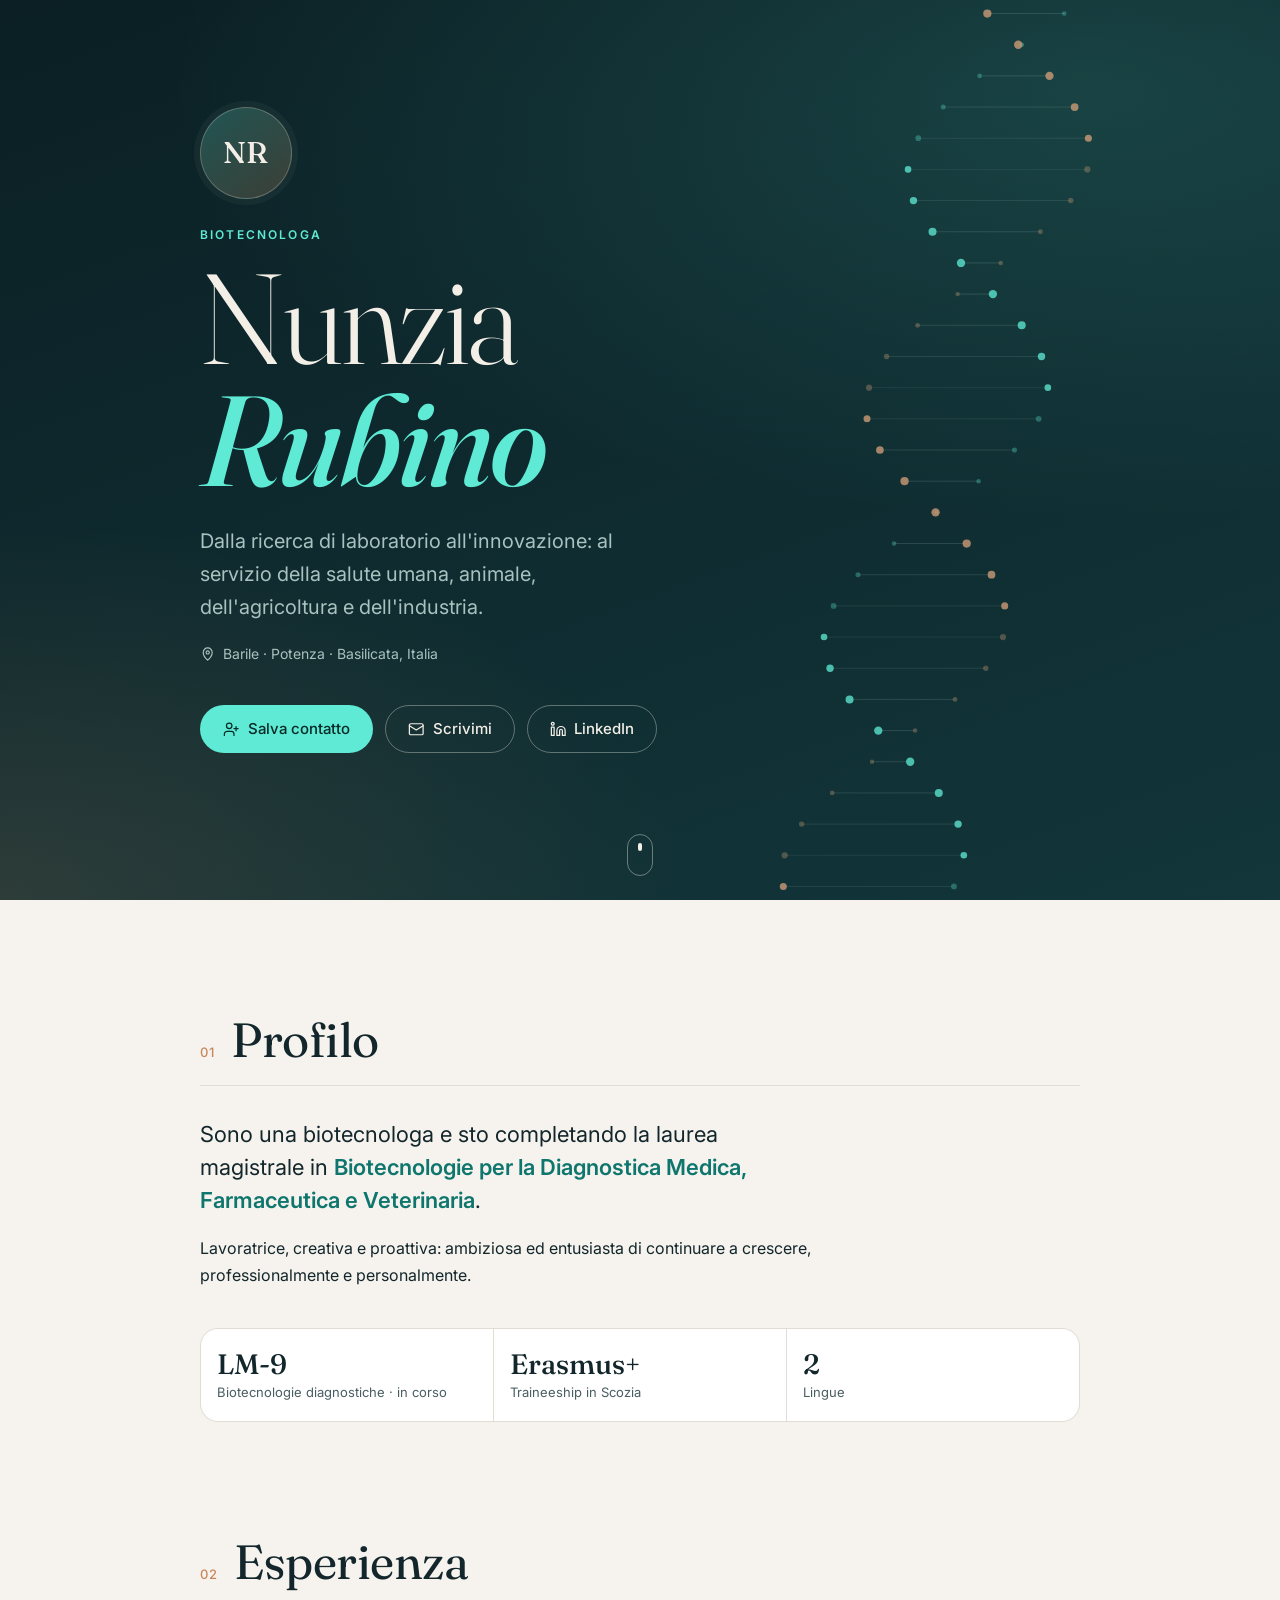
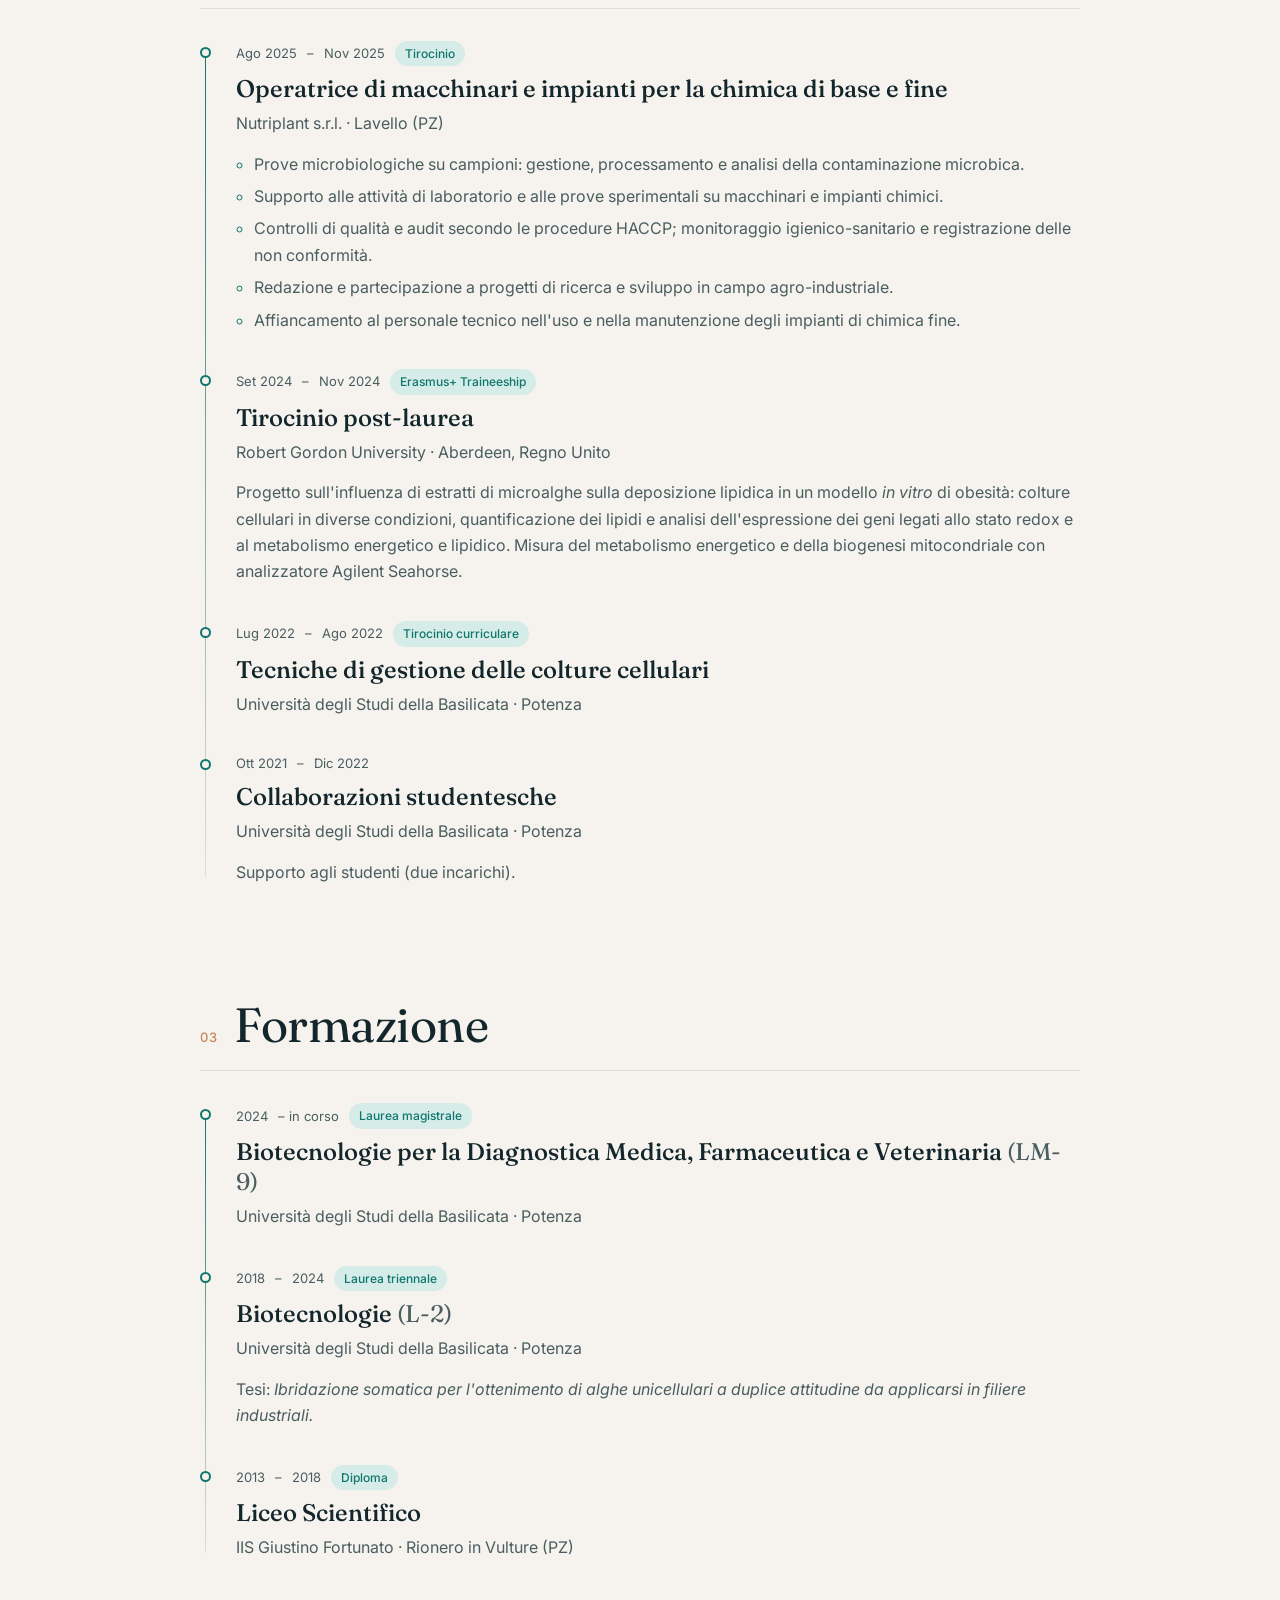
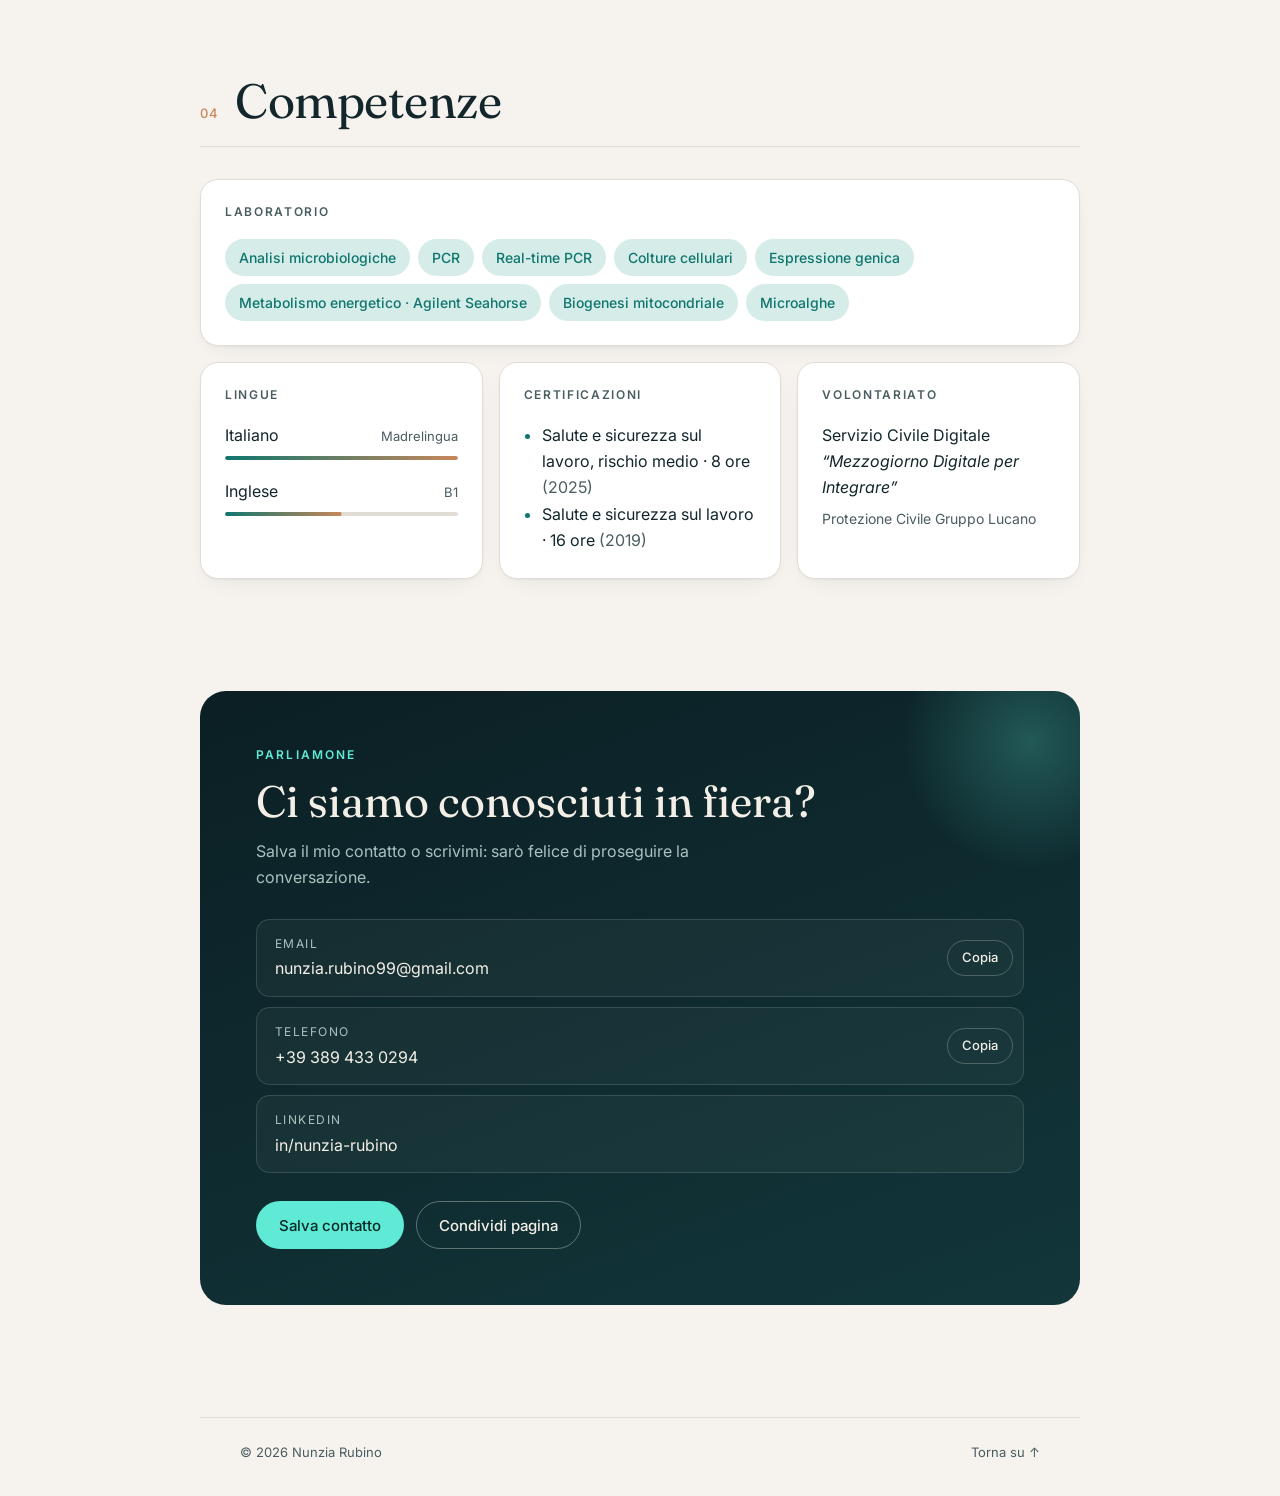
==== commit 2573419e: "Ritocchi ai contenuti della pagina Nuova tagline, posizione con Potenza, tirocinio Nutriplant conclu" ====
--- a/index.html
+++ b/index.html
@@ -4,14 +4,14 @@
   <meta charset="utf-8">
   <meta name="viewport" content="width=device-width, initial-scale=1, viewport-fit=cover">
   <title>Nunzia Rubino — Biotecnologa</title>
-  <meta name="description" content="Nunzia Rubino, biotecnologa: analisi microbiologiche, controllo qualità HACCP, colture cellulari e ricerca e sviluppo. Esperienza e contatti.">
+  <meta name="description" content="Nunzia Rubino, biotecnologa. Dalla ricerca di laboratorio all'innovazione, al servizio della salute umana, animale, dell'agricoltura e dell'industria.">
   <meta name="theme-color" content="#0b1f24" media="(prefers-color-scheme: dark)">
   <meta name="theme-color" content="#f6f3ee" media="(prefers-color-scheme: light)">
 
   <!-- Open Graph: anteprima quando il link viene condiviso -->
   <meta property="og:type" content="profile">
   <meta property="og:title" content="Nunzia Rubino — Biotecnologa">
-  <meta property="og:description" content="Biotecnologa: microbiologia, controllo qualità e ricerca e sviluppo.">
+  <meta property="og:description" content="Biotecnologa. Dalla ricerca di laboratorio all'innovazione.">
   <meta property="og:locale" content="it_IT">
   <!-- TODO: <meta property="og:image" content="https://.../assets/img/og.jpg"> -->
 
@@ -33,14 +33,14 @@
         <span>NR</span>
       </div>
 
-      <p class="eyebrow reveal">Biotecnologa · Microbiologia e R&amp;S</p>
+      <p class="eyebrow reveal">Biotecnologa</p>
       <h1 class="hero__name reveal">Nunzia<br><em>Rubino</em></h1>
       <p class="hero__tagline reveal">
-        Analisi microbiologiche, controllo qualità e ricerca su colture cellulari: dal laboratorio all'industria, con un'esperienza internazionale nel Regno Unito.
+        Dalla ricerca di laboratorio all'innovazione: al servizio della salute umana, animale, dell'agricoltura e dell'industria.
       </p>
       <p class="hero__location reveal">
         <svg viewBox="0 0 24 24" aria-hidden="true"><path d="M12 22s7-6.2 7-12a7 7 0 1 0-14 0c0 5.8 7 12 7 12Z"/><circle cx="12" cy="10" r="2.5"/></svg>
-        Barile (PZ), Basilicata · Italia
+        Barile · Potenza · Basilicata, Italia
       </p>
 
       <div class="hero__actions reveal">
@@ -76,20 +76,15 @@
           <strong>Biotecnologie per la Diagnostica Medica, Farmaceutica e Veterinaria</strong>.
         </p>
         <p>
-          Oggi in Nutriplant mi occupo di analisi microbiologiche, controllo qualità HACCP e progetti di
-          ricerca e sviluppo in campo agro-industriale. In Scozia, alla Robert Gordon University, ho lavorato
-          su colture cellulari, espressione genica e metabolismo mitocondriale.
-        </p>
-        <p>
           Lavoratrice, creativa e proattiva: ambiziosa ed entusiasta di continuare a crescere,
           professionalmente e personalmente.
         </p>
       </div>
 
       <ul class="stats reveal" aria-label="In sintesi">
-        <li><strong>R&amp;S</strong><span>Agro-industria · Nutriplant</span></li>
-        <li><strong>Erasmus+</strong><span>Aberdeen, Regno Unito</span></li>
-        <li><strong>LM-9</strong><span>Laurea magistrale in corso</span></li>
+        <li><strong>LM-9</strong><span>Biotecnologie diagnostiche · in corso</span></li>
+        <li><strong>Erasmus+</strong><span>Traineeship in Scozia</span></li>
+        <li><strong>2</strong><span>Lingue</span></li>
       </ul>
     </section>
 
@@ -103,7 +98,7 @@
       <ol class="timeline">
         <li class="timeline__item reveal">
           <div class="timeline__meta">
-            <time datetime="2025-08">Ago 2025</time> – oggi
+            <time datetime="2025-08">Ago 2025</time> – <time datetime="2025-11">Nov 2025</time>
             <span class="tag">Tirocinio</span>
           </div>
           <h3>Operatrice di macchinari e impianti per la chimica di base e fine</h3>
@@ -200,22 +195,13 @@
           <h3>Laboratorio</h3>
           <ul class="chips">
             <li>Analisi microbiologiche</li>
+            <li>PCR</li>
+            <li>Real-time PCR</li>
             <li>Colture cellulari</li>
             <li>Espressione genica</li>
             <li>Metabolismo energetico · Agilent Seahorse</li>
             <li>Biogenesi mitocondriale</li>
             <li>Microalghe</li>
-          </ul>
-        </article>
-
-        <article class="card card--wide reveal">
-          <h3>Qualità e sicurezza</h3>
-          <ul class="chips">
-            <li>Controllo qualità</li>
-            <li>HACCP e audit</li>
-            <li>Gestione delle non conformità</li>
-            <li>Sicurezza sul lavoro · D.lgs. 81/2008</li>
-            <li>Ricerca e sviluppo</li>
           </ul>
         </article>
 
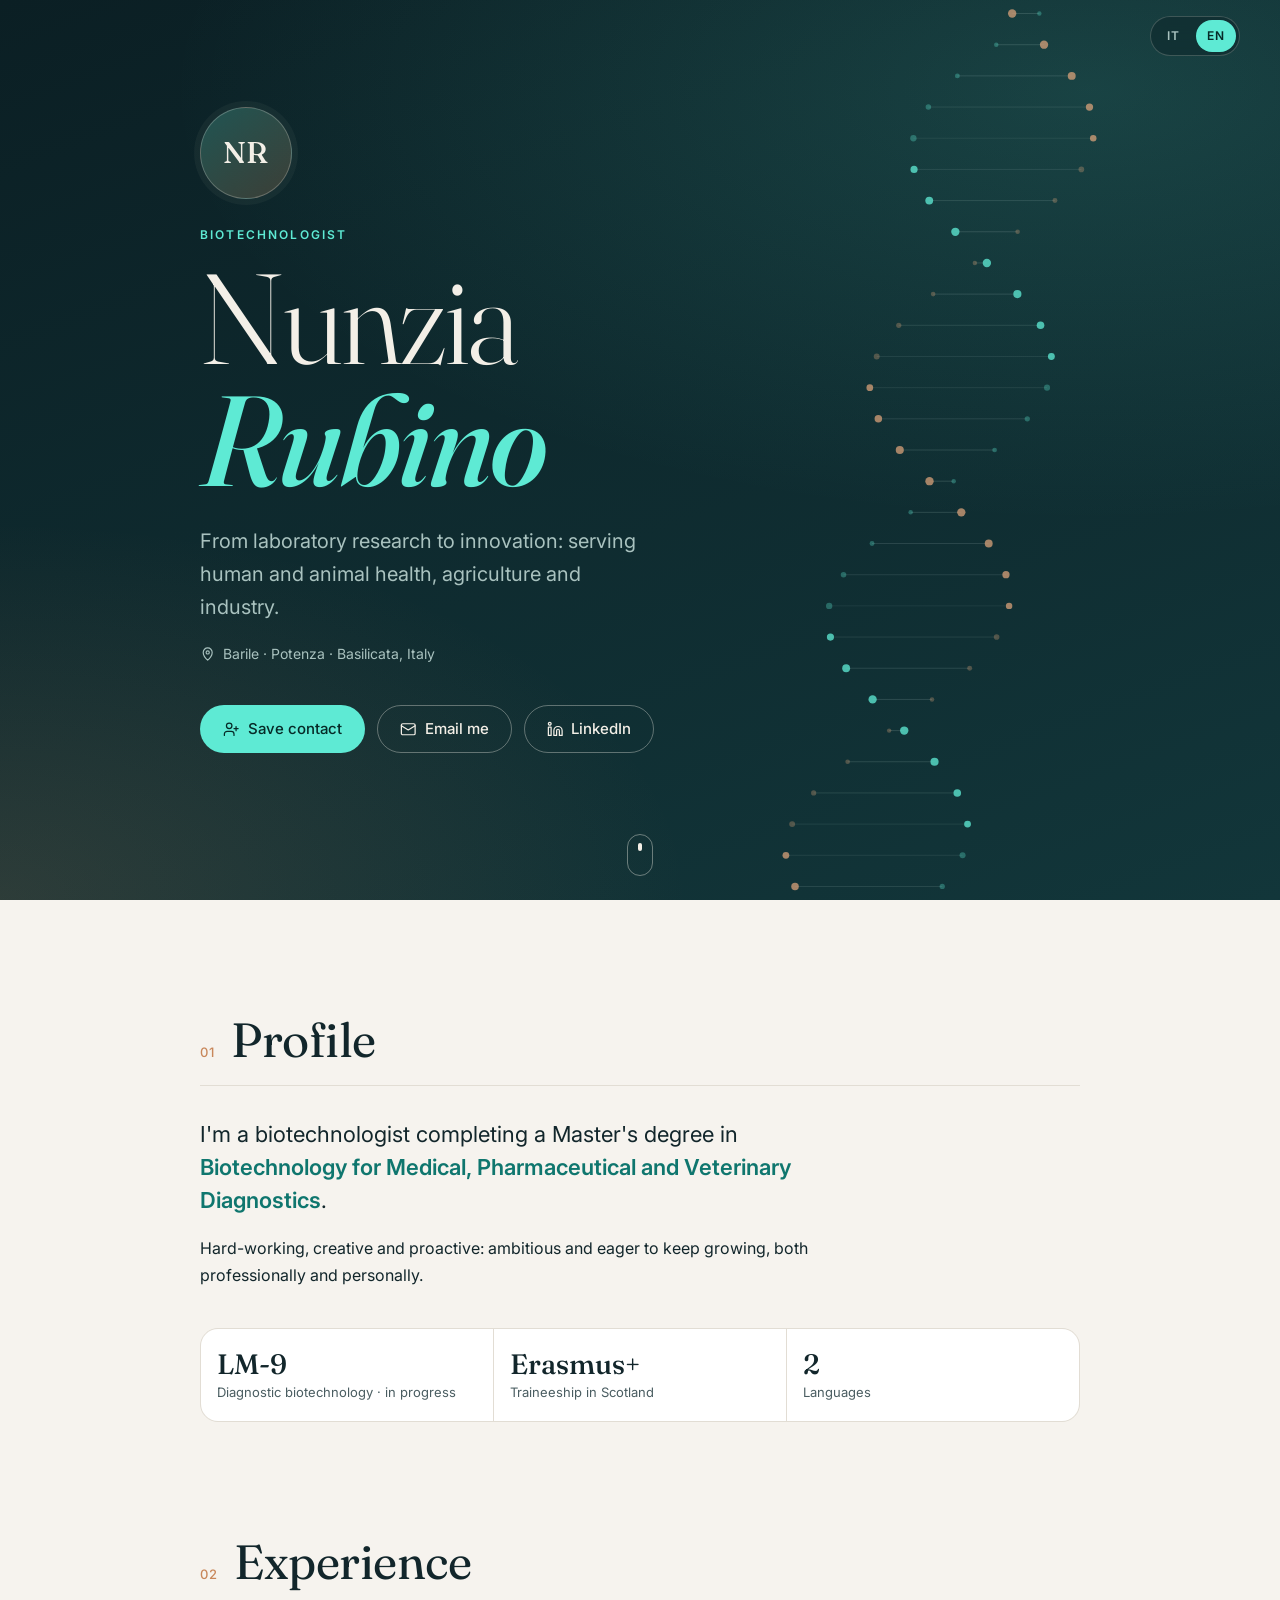
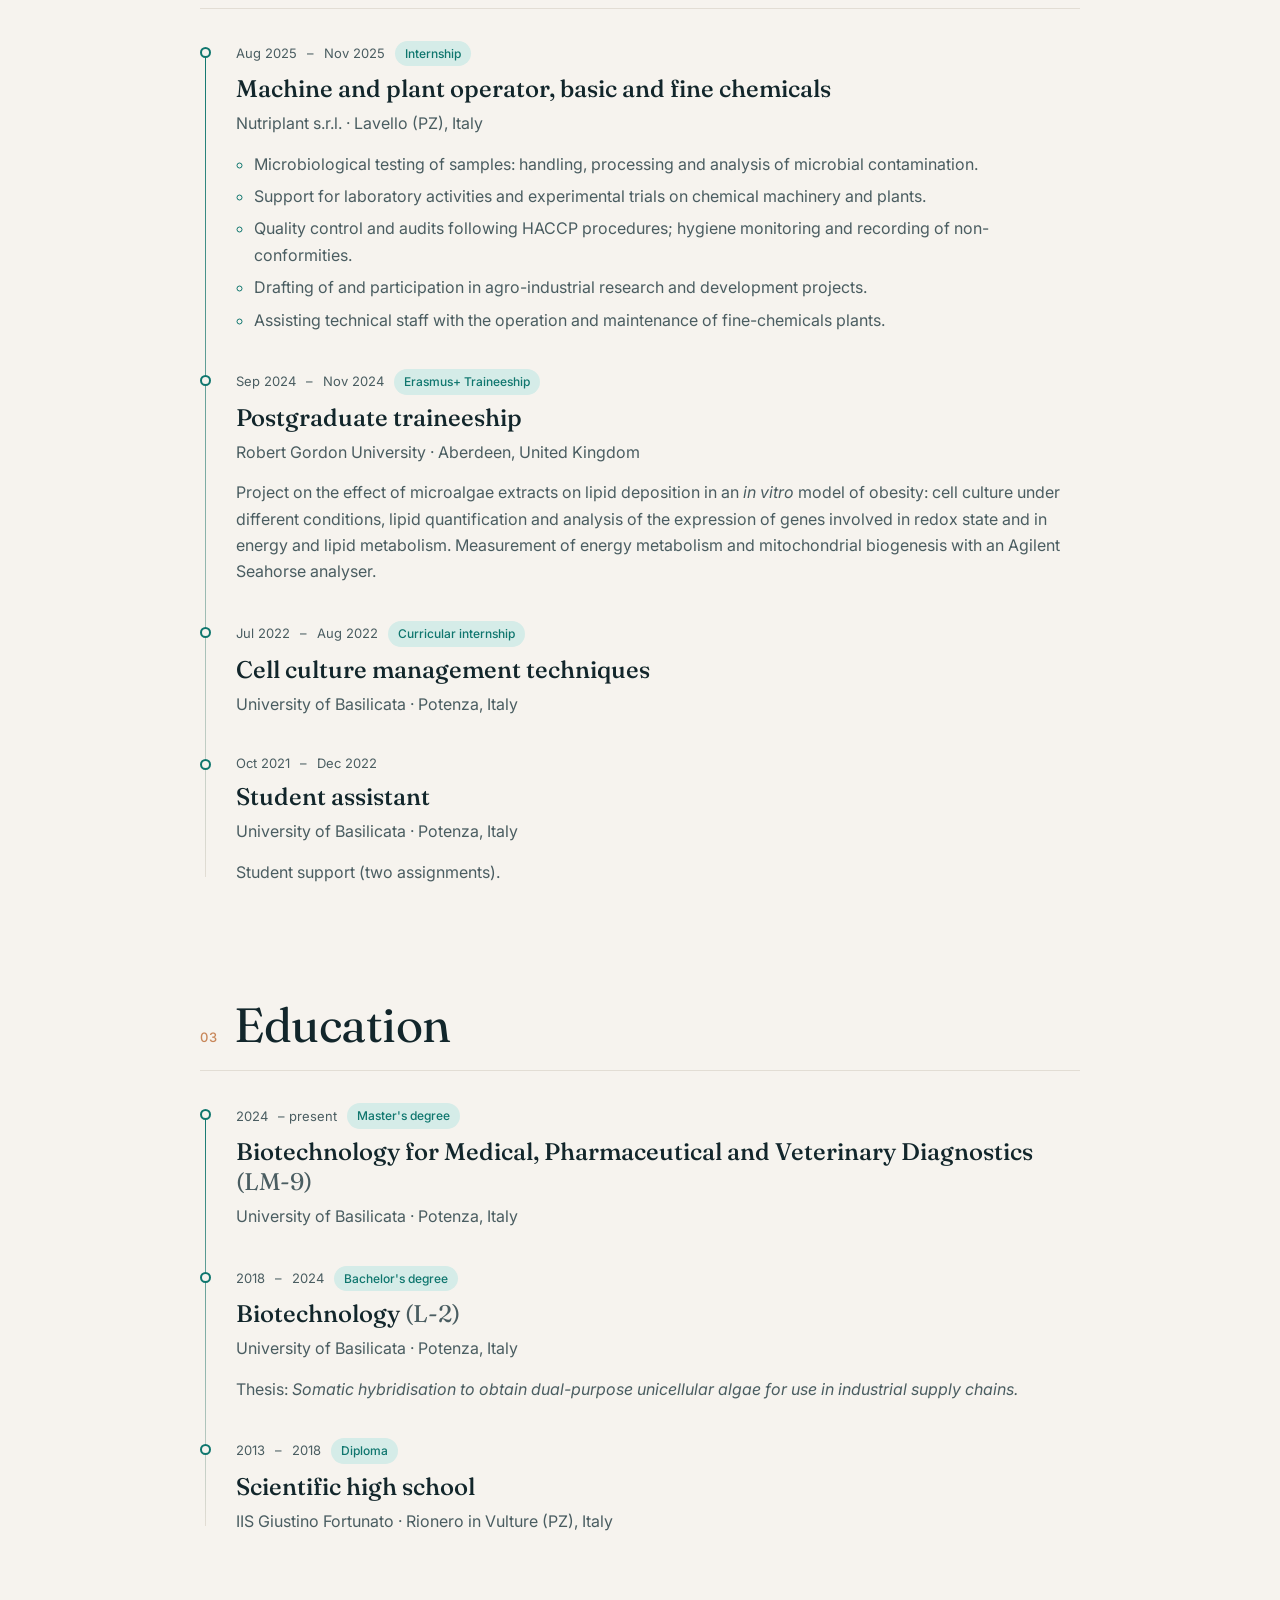
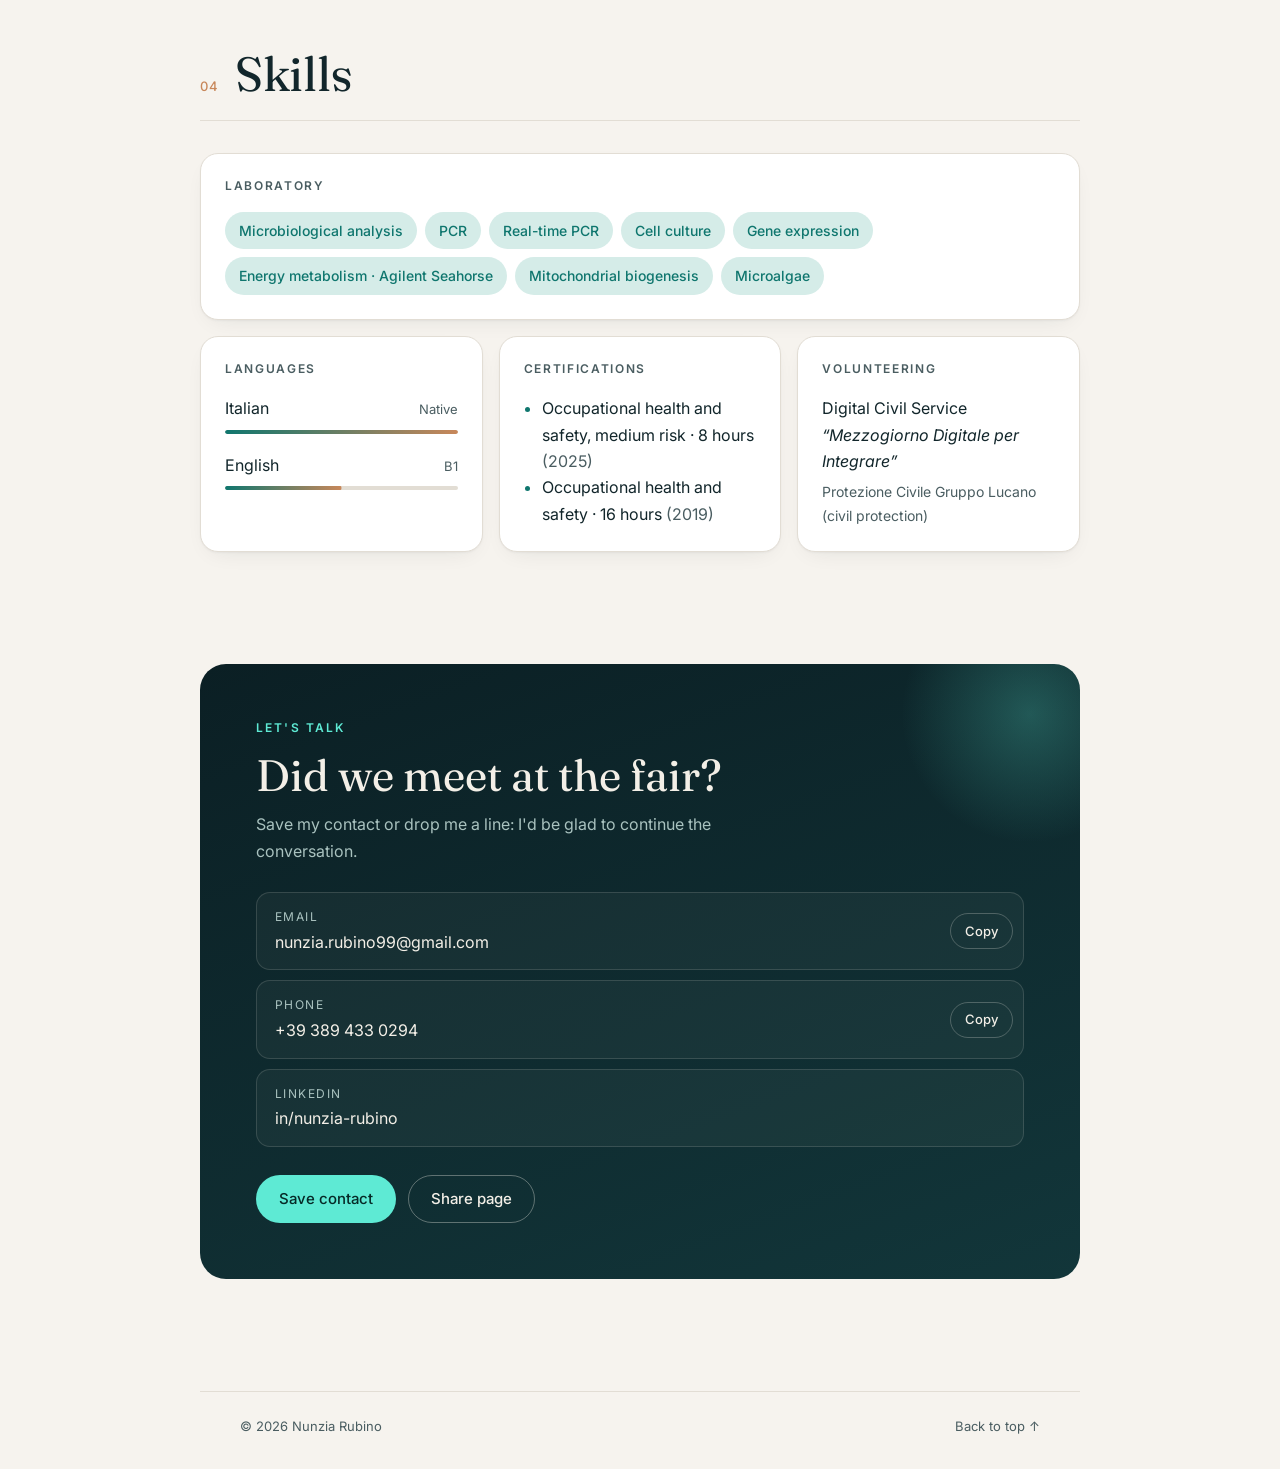
==== commit f7c8f6fc: "Versione inglese della pagina Nuova pagina en/ con selettore IT/EN nella hero, link hreflang e redir" ====
--- a/index.html
+++ b/index.html
@@ -15,6 +15,21 @@
   <meta property="og:locale" content="it_IT">
   <!-- TODO: <meta property="og:image" content="https://.../assets/img/og.jpg"> -->
 
+  <link rel="alternate" hreflang="it" href="https://nunziarubino.me/">
+  <link rel="alternate" hreflang="en" href="https://nunziarubino.me/en/">
+  <link rel="alternate" hreflang="x-default" href="https://nunziarubino.me/">
+  <script>
+    // Chi apre la pagina con il telefono in un'altra lingua va alla versione inglese,
+    // a meno che non abbia già scelto la lingua col selettore.
+    (function () {
+      var choice = null;
+      try { choice = localStorage.getItem("lang"); } catch (e) {}
+      var langs = navigator.languages || [navigator.language || ""];
+      var italian = langs.some(function (l) { return /^it\b/i.test(l); });
+      if (choice === "en" || (!choice && !italian)) location.replace("en/" + location.hash);
+    })();
+  </script>
+
   <link rel="icon" href="assets/img/favicon.svg" type="image/svg+xml">
   <link rel="preconnect" href="https://fonts.googleapis.com">
   <link rel="preconnect" href="https://fonts.gstatic.com" crossorigin>
@@ -27,6 +42,10 @@
   <!-- ========== HERO ========== -->
   <header class="hero" id="top">
     <canvas class="hero__helix" aria-hidden="true"></canvas>
+    <nav class="lang-switch" aria-label="Lingua">
+      <a href="./" aria-current="page" lang="it" data-lang="it">IT</a>
+      <a href="en/" lang="en" hreflang="en" data-lang="en">EN</a>
+    </nav>
     <div class="hero__inner">
       <div class="avatar" aria-hidden="true">
         <!-- TODO: sostituire con <img src="assets/img/nunzia.jpg" alt=""> -->
--- a/assets/css/style.css
+++ b/assets/css/style.css
@@ -375,3 +375,21 @@
 .timeline__item .list li + li { margin-top: 6px; }
 .card--wide { grid-column: 1 / -1; }
 .card__note { margin-top: 6px; font-size: 14px; }
+
+/* ---------- Selettore lingua ---------- */
+.lang-switch {
+  position: absolute; z-index: 2;
+  top: calc(env(safe-area-inset-top) + 16px); right: var(--gutter);
+  display: flex; gap: 2px; padding: 3px;
+  border: 1px solid rgb(243 239 231 / .2); border-radius: 999px;
+  background: rgb(11 31 36 / .4);
+  -webkit-backdrop-filter: blur(8px); backdrop-filter: blur(8px);
+}
+.lang-switch a {
+  min-width: 40px; min-height: 32px; padding: 0 10px;
+  display: grid; place-items: center; border-radius: 999px;
+  font: 600 12px/1 var(--sans); letter-spacing: .1em;
+  color: var(--hero-ink-soft); text-decoration: none;
+}
+.lang-switch a:hover { color: var(--hero-ink); }
+.lang-switch a[aria-current="page"] { background: var(--hero-accent); color: #062a27; }
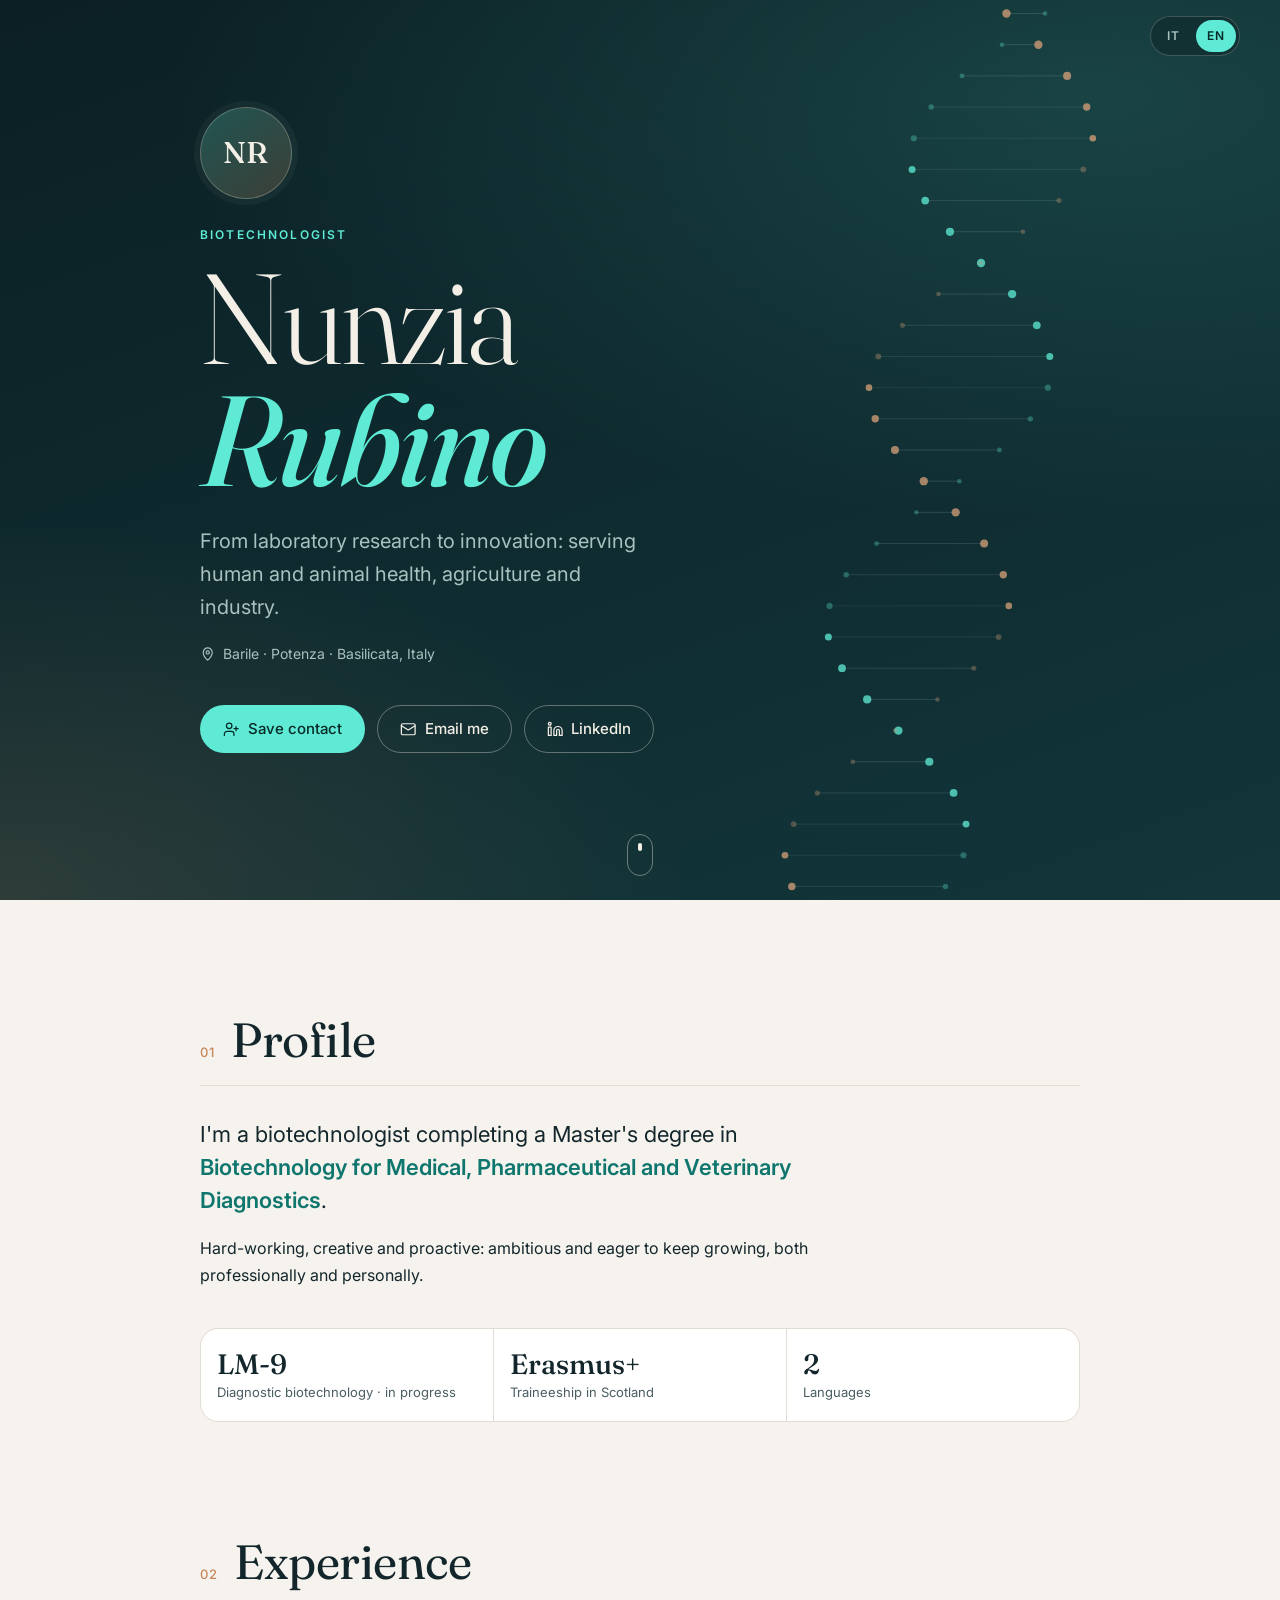
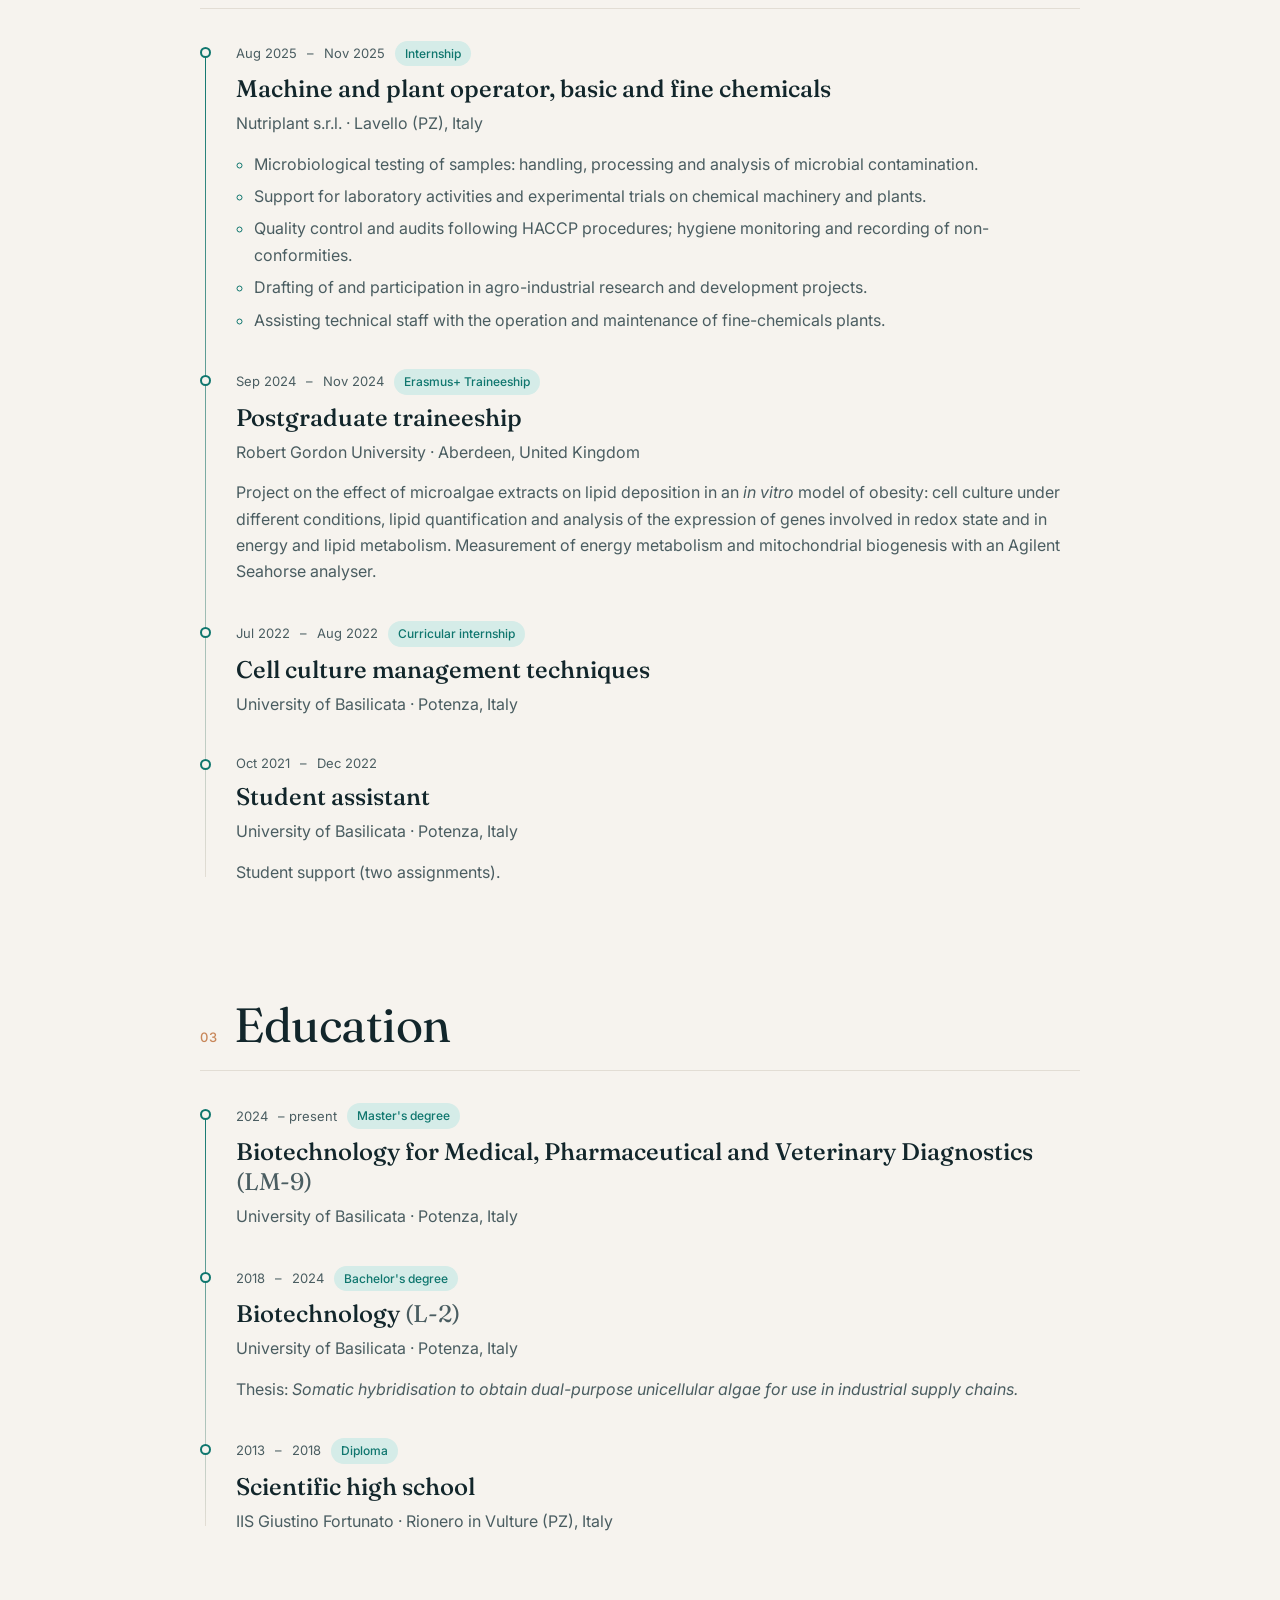
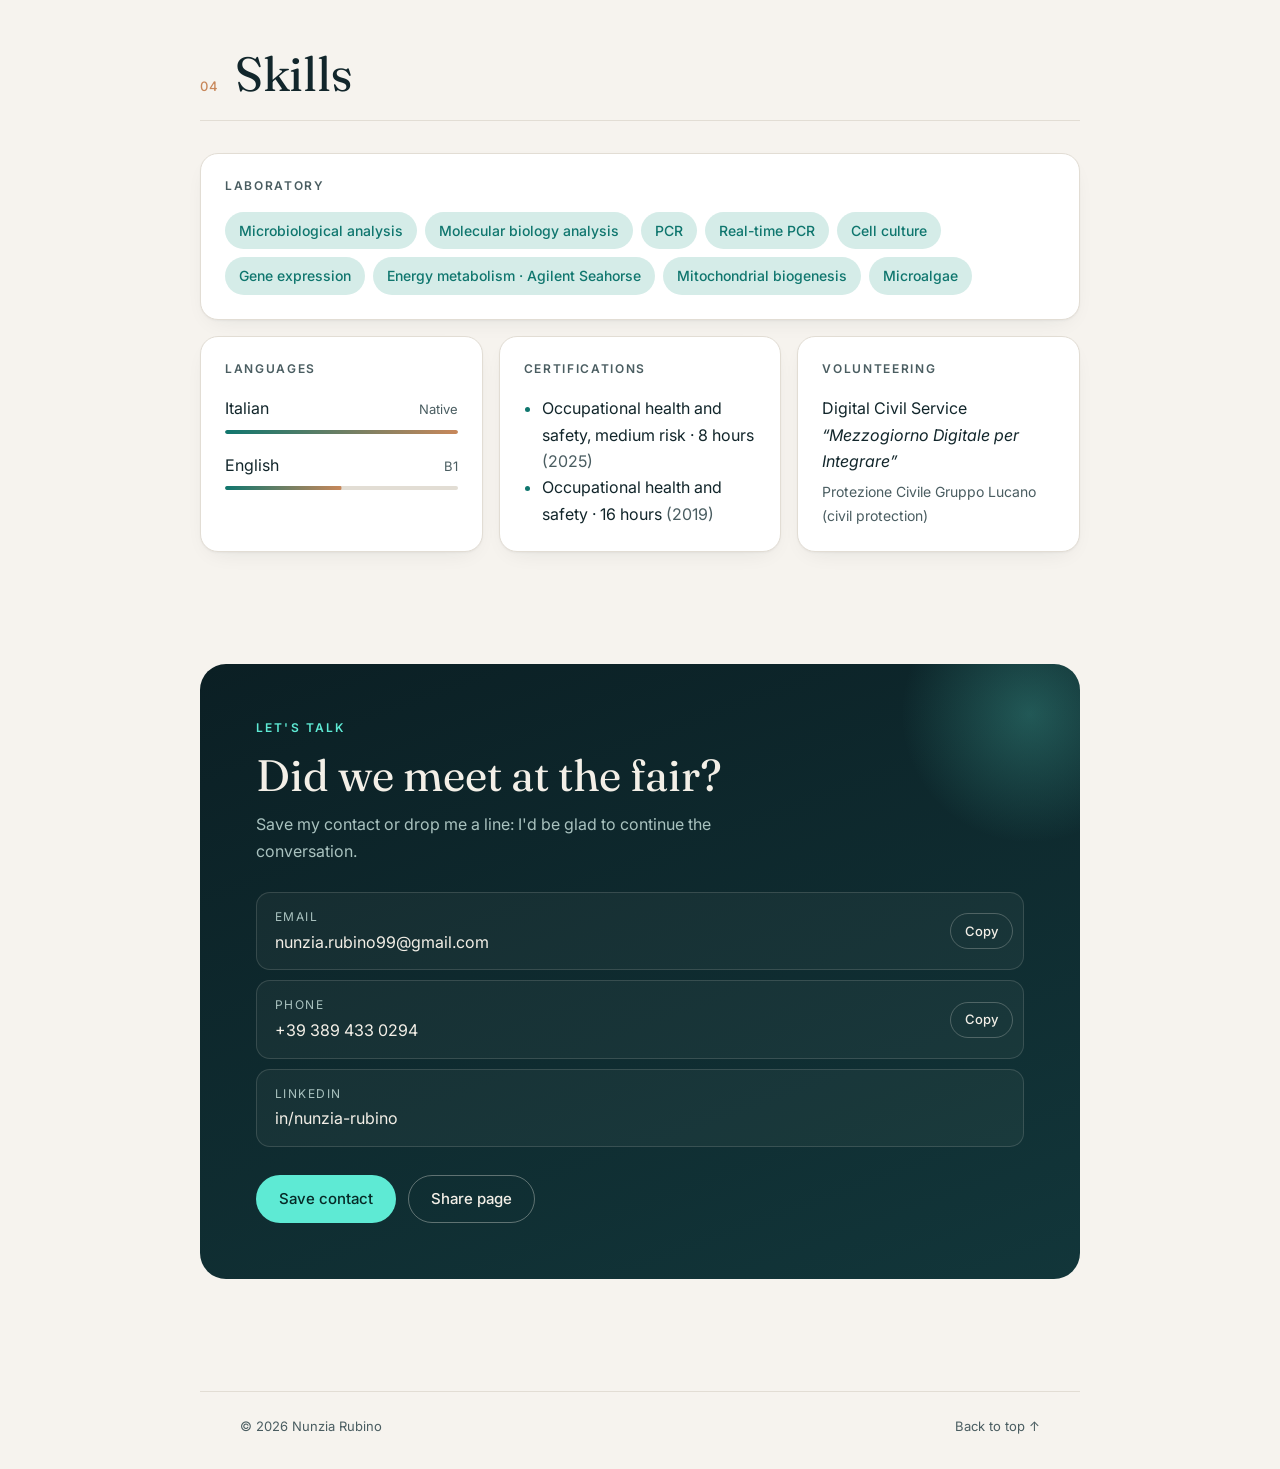
==== commit 19620bcc: "Aggiunge analisi di biologia molecolare alle competenze di laboratorio Co-Authored-By: Claude Opus 5" ====
--- a/index.html
+++ b/index.html
@@ -214,6 +214,7 @@
           <h3>Laboratorio</h3>
           <ul class="chips">
             <li>Analisi microbiologiche</li>
+            <li>Analisi di biologia molecolare</li>
             <li>PCR</li>
             <li>Real-time PCR</li>
             <li>Colture cellulari</li>
